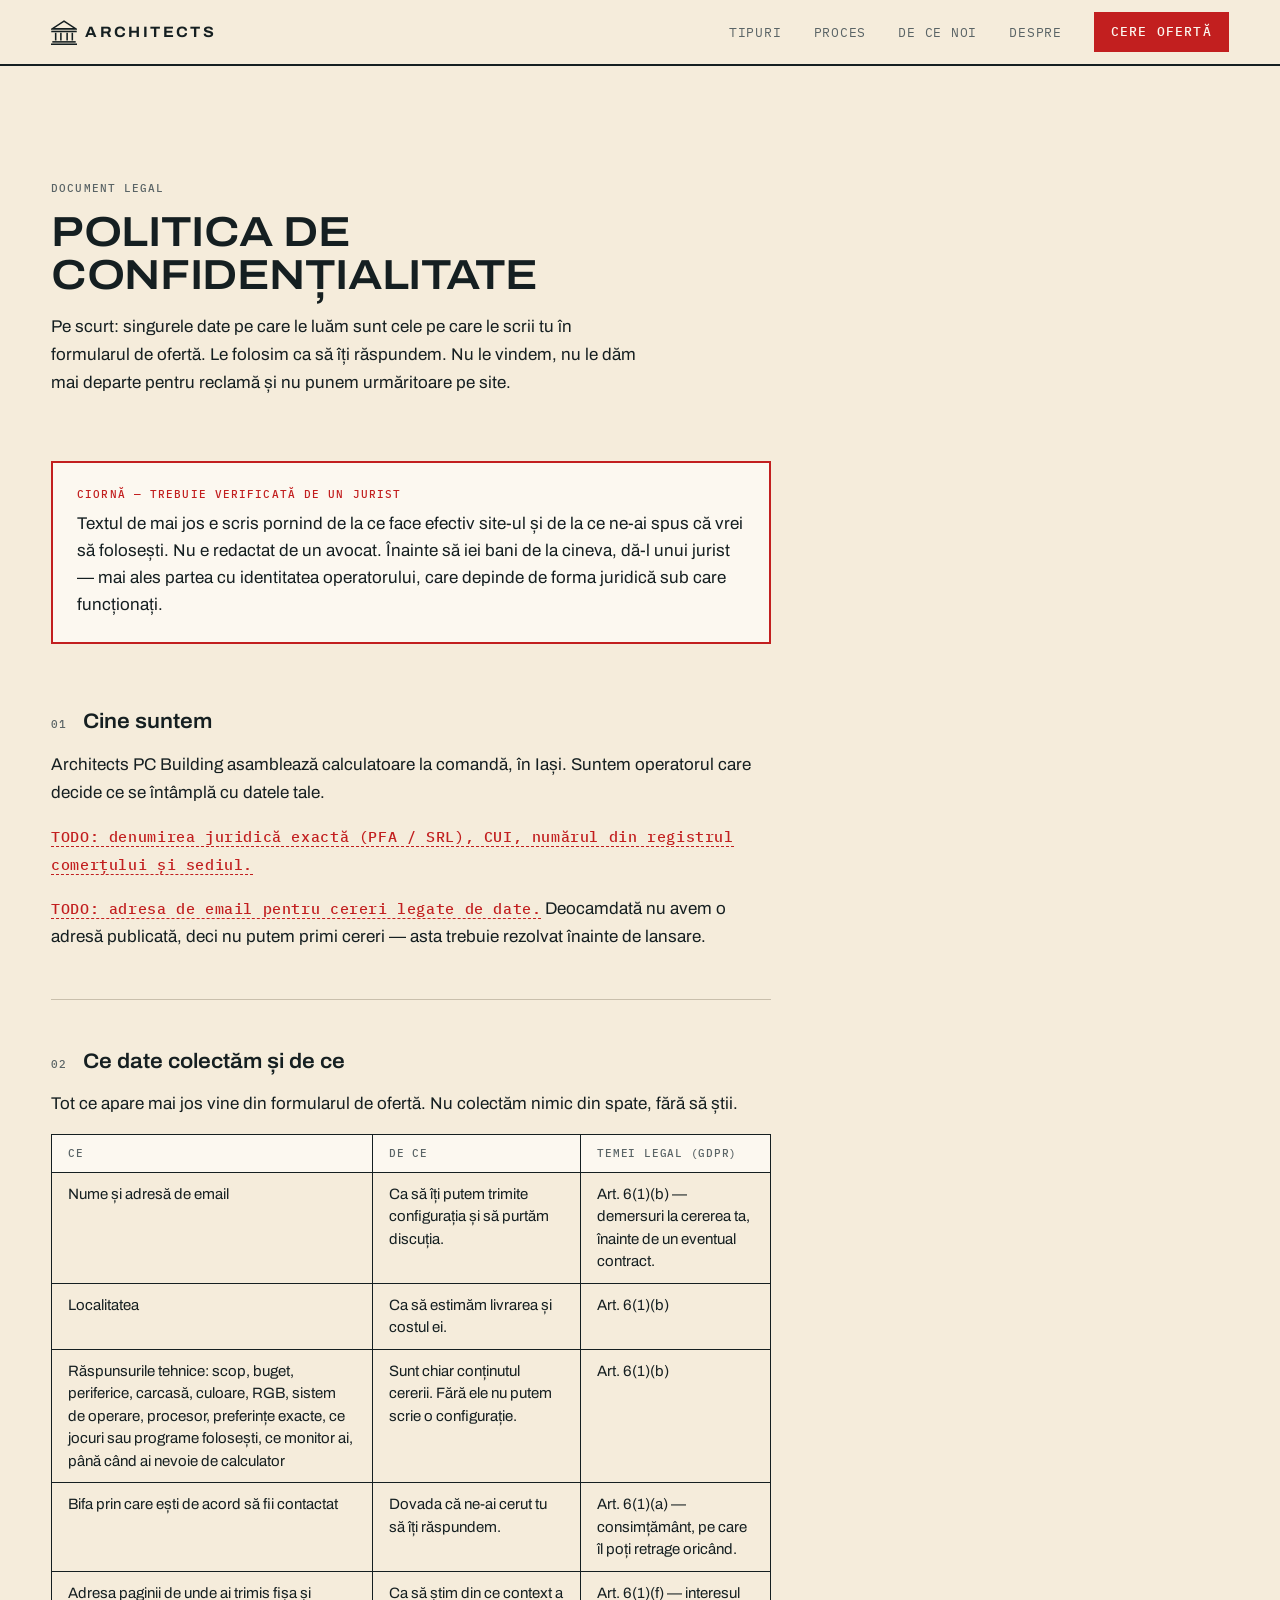
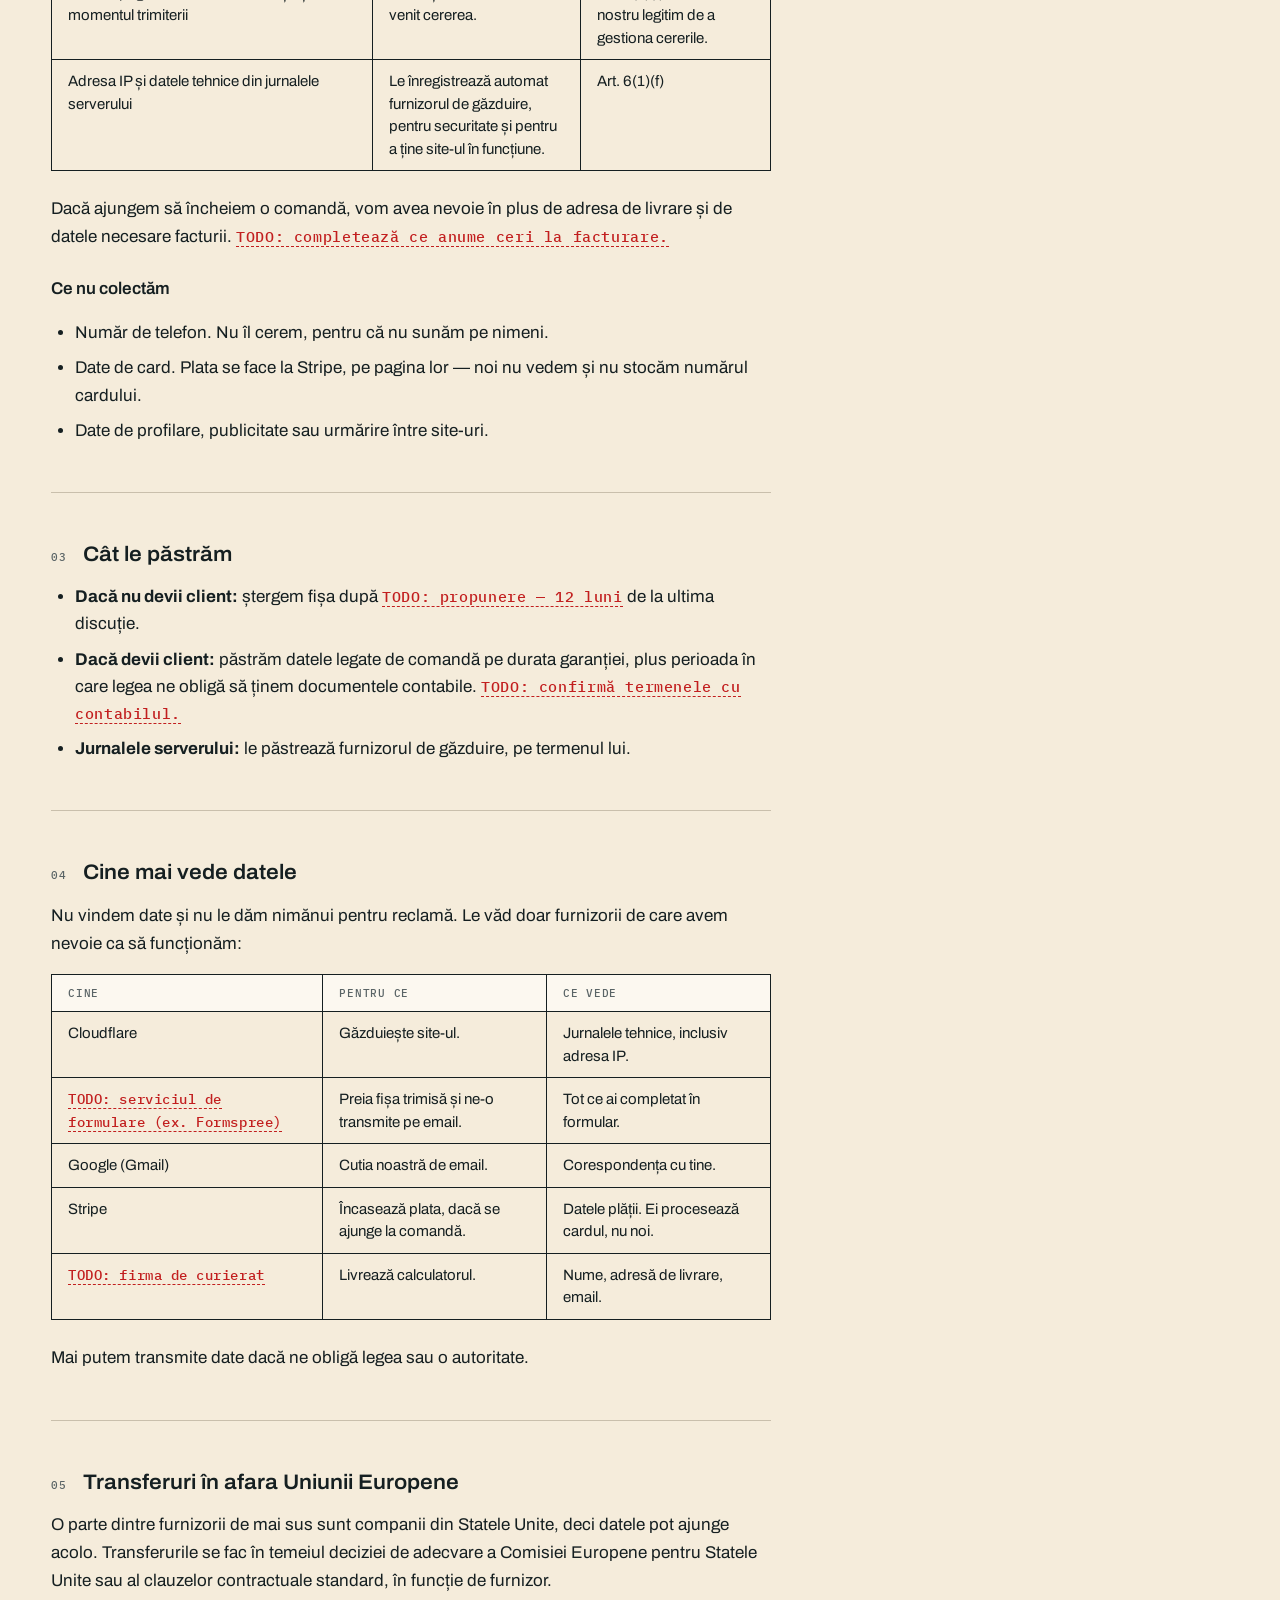
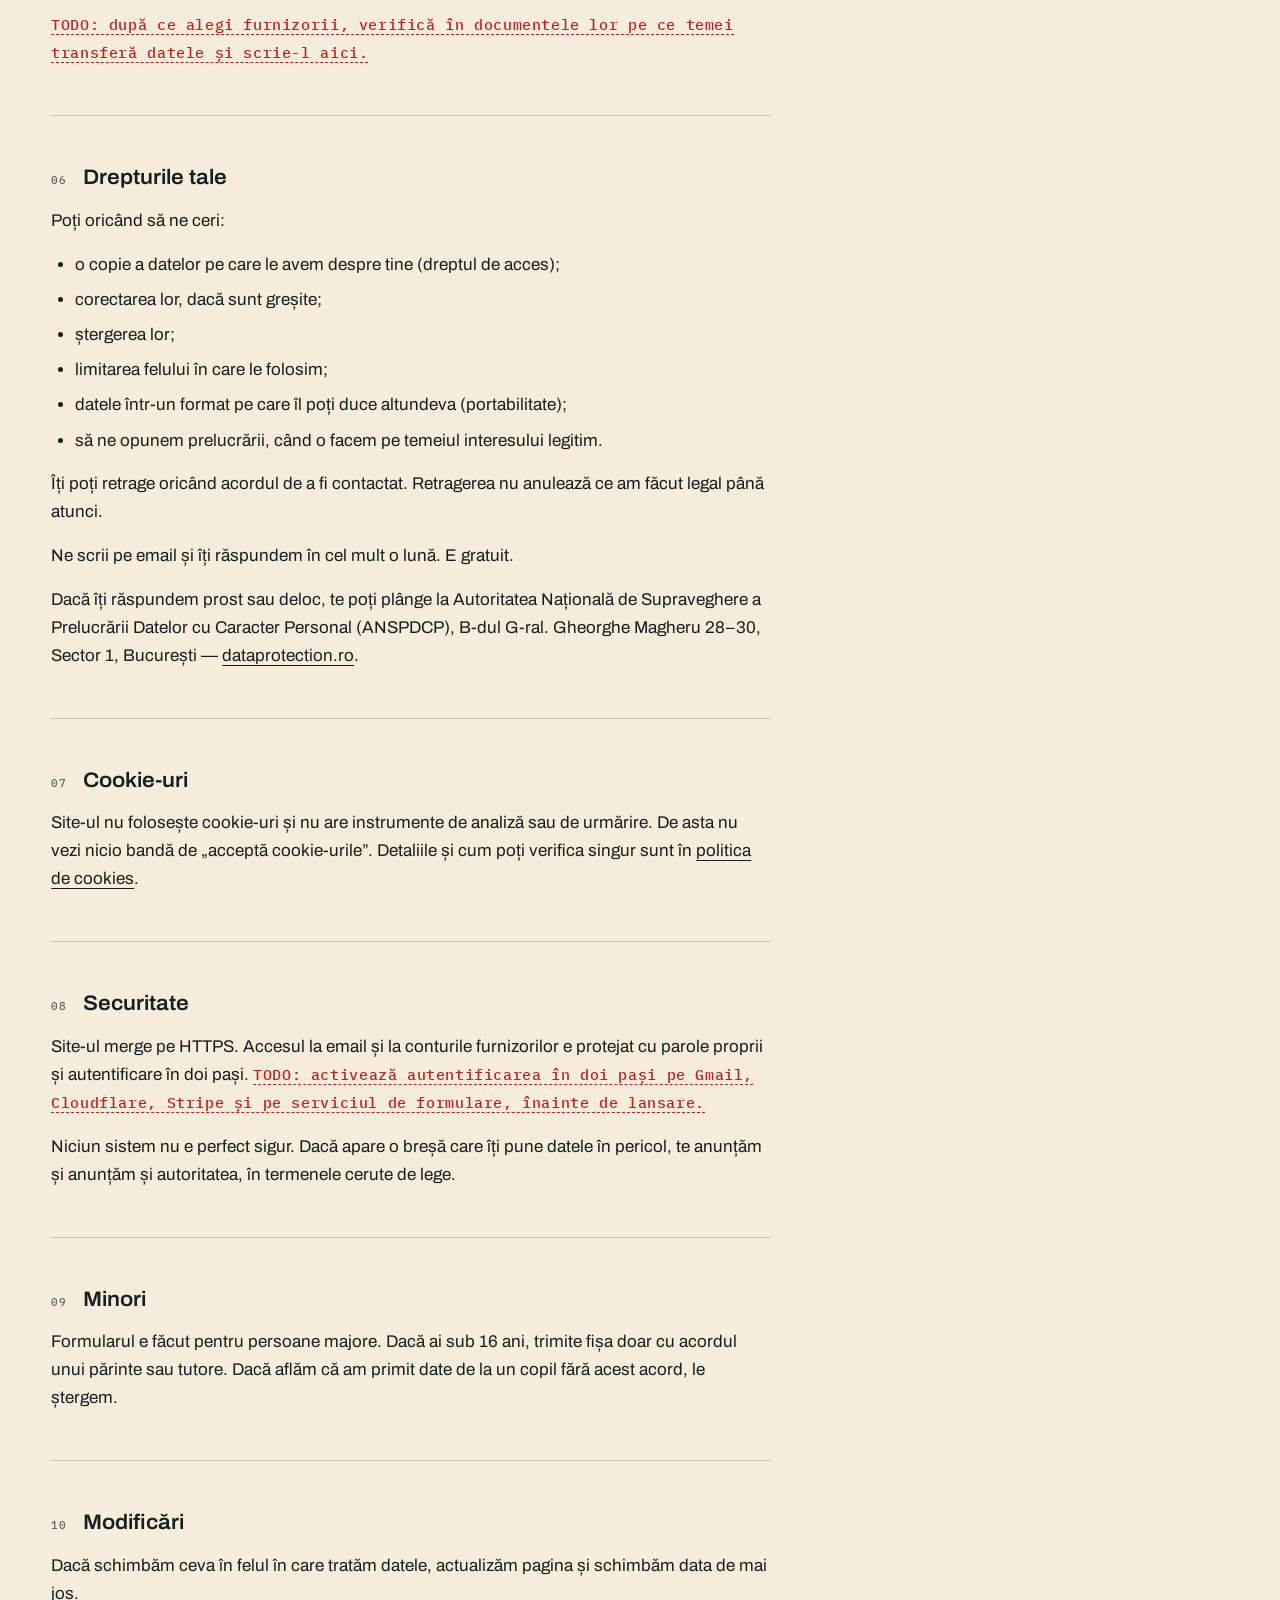
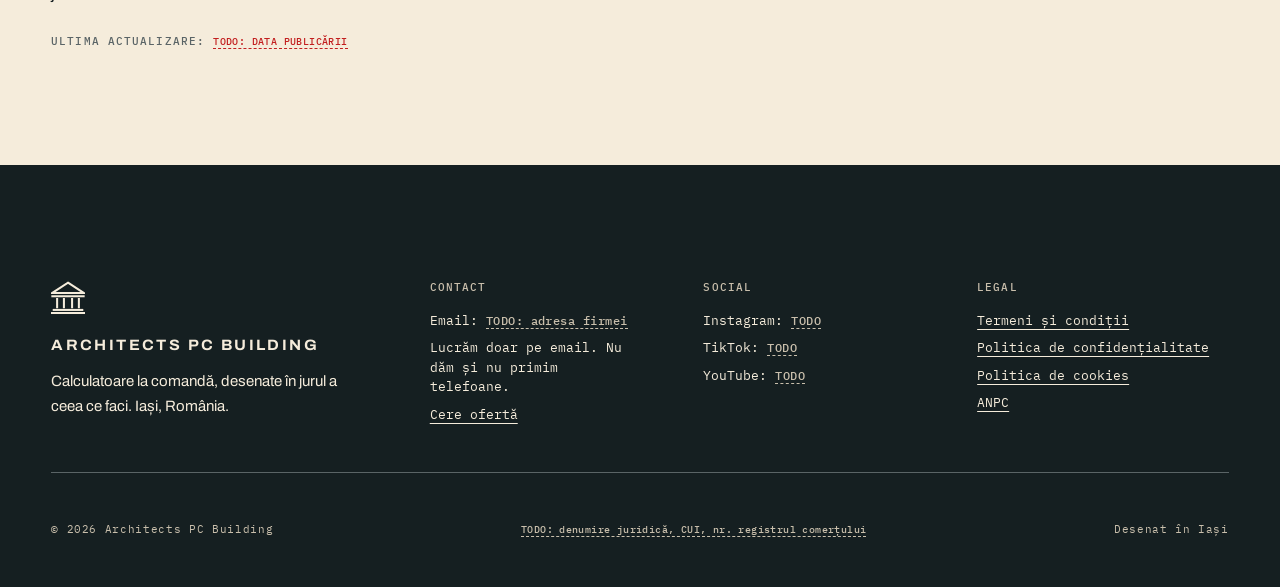
==== confidentialitate.html @ f5a17d2d "Site Architects PC Building: 5 pagini, static, fara dependinte Site static in HTML/CSS/JS simplu, fa" ====
<!DOCTYPE html>
<html lang="ro">
<head>
<meta charset="utf-8">
<meta name="viewport" content="width=device-width, initial-scale=1">

<title>Politica de confidențialitate | Architects PC Building</title>
<meta name="description" content="Ce date colectăm prin formularul de ofertă, de ce le colectăm, cât le păstrăm, cui le transmitem și ce drepturi ai asupra lor.">
<!-- ============================================================
     ATENTIE: SCOATE ACESTE DOUA RANDURI LA LANSARE.
     Cat timp site-ul e o ciorna pe o adresa de test, ii spune lui
     Google sa nu il indexeze - documentele legale sunt inca ciorne.
     Daca raman dupa lansare, site-ul nu apare NICIODATA in cautari.
     ============================================================ -->
<meta name="robots" content="noindex, nofollow">

<link rel="canonical" href="https://architectspc.ro/confidentialitate.html">

<meta property="og:type" content="website">
<meta property="og:locale" content="ro_RO">
<meta property="og:site_name" content="Architects PC Building">
<meta property="og:title" content="Politica de confidențialitate | Architects PC Building">
<meta property="og:description" content="Ce date colectăm, de ce, cât le păstrăm și ce drepturi ai asupra lor.">
<meta property="og:url" content="https://architectspc.ro/confidentialitate.html">
<meta property="og:image" content="https://architectspc.ro/assets/logo/og-image.png">
<meta name="twitter:card" content="summary_large_image">

<meta name="theme-color" content="#F5ECDB">

<link rel="icon" href="favicon.svg" type="image/svg+xml">
<link rel="apple-touch-icon" href="assets/logo/apple-touch-icon.png">

<link rel="preload" href="assets/fonts/archivo-var-latin.woff2" as="font" type="font/woff2" crossorigin>
<link rel="stylesheet" href="css/fonts.css">
<link rel="stylesheet" href="css/style.css">

<script>document.documentElement.classList.add('js');</script>
</head>

<body>
<a class="skip-link" href="#main">Sari la conținut</a>

<header class="header">
  <div class="header__inner">
    <a class="brand" href="index.html" aria-label="Architects PC Building — acasă">
      <svg class="brand__mark" viewBox="0 0 100 100" aria-hidden="true" focusable="false">
        <g fill="none" stroke="currentColor" stroke-width="6" stroke-linejoin="miter" stroke-linecap="square">
          <path d="M50 8 L96 38 L4 38 Z"/>
          <path d="M4 48 H96"/>
          <path d="M18 56 V80 M38 56 V80 M62 56 V80 M82 56 V80"/>
          <path d="M8 88 H92"/>
          <path d="M0 97 H100"/>
        </g>
      </svg>
      <span class="brand__name">Architects</span>
    </a>

    <button class="nav__toggle" type="button" id="navToggle" aria-expanded="false" aria-controls="nav">
      Meniu
    </button>

    <nav class="nav" id="nav" aria-label="Navigare principală">
      <ul class="nav__list">
        <li><a class="nav__link" href="index.html#tipuri">Tipuri</a></li>
        <li><a class="nav__link" href="index.html#proces">Proces</a></li>
        <li><a class="nav__link" href="index.html#de-ce-noi">De ce noi</a></li>
        <li><a class="nav__link" href="index.html#despre">Despre</a></li>
      </ul>
      <a class="btn btn--primary btn--small nav__cta" href="oferta.html">Cere ofertă</a>
    </nav>
  </div>
</header>

<main id="main">
  <div class="shell">

    <div class="section__head" style="padding-top:var(--section-y);margin-bottom:0">
      <p class="label">Document legal</p>
      <h1 class="h-section">Politica de confidențialitate</h1>
      <p class="prose">
        Pe scurt: singurele date pe care le luăm sunt cele pe care le scrii tu în
        formularul de ofertă. Le folosim ca să îți răspundem. Nu le vindem, nu le
        dăm mai departe pentru reclamă și nu punem urmăritoare pe site.
      </p>
    </div>

    <article class="legal">

      <div class="legal__notice">
        <p class="label" style="color:var(--redline)">Ciornă — trebuie verificată de un jurist</p>
        <p>
          Textul de mai jos e scris pornind de la ce face efectiv site-ul și de la
          ce ne-ai spus că vrei să folosești. Nu e redactat de un avocat. Înainte
          să iei bani de la cineva, dă-l unui jurist — mai ales partea cu
          identitatea operatorului, care depinde de forma juridică sub care
          funcționați.
        </p>
      </div>

      <section class="legal__art">
        <h2 class="legal__h"><span class="legal__no">01</span> <span>Cine suntem</span></h2>
        <p>
          Architects PC Building asamblează calculatoare la comandă, în Iași.
          Suntem operatorul care decide ce se întâmplă cu datele tale.
        </p>
        <p>
          <span class="todo">TODO: denumirea juridică exactă (PFA / SRL), CUI,
          numărul din registrul comerțului și sediul.</span>
        </p>
        <p>
          <span class="todo">TODO: adresa de email pentru cereri legate de date.</span>
          Deocamdată nu avem o adresă publicată, deci nu putem primi cereri —
          asta trebuie rezolvat înainte de lansare.
        </p>
      </section>

      <section class="legal__art">
        <h2 class="legal__h"><span class="legal__no">02</span> <span>Ce date colectăm și de ce</span></h2>
        <p>
          Tot ce apare mai jos vine din formularul de ofertă. Nu colectăm nimic
          din spate, fără să știi.
        </p>

        <div class="table-wrap">
          <table class="legal__table">
            <thead>
              <tr><th>Ce</th><th>De ce</th><th>Temei legal (GDPR)</th></tr>
            </thead>
            <tbody>
              <tr>
                <td>Nume și adresă de email</td>
                <td>Ca să îți putem trimite configurația și să purtăm discuția.</td>
                <td>Art. 6(1)(b) — demersuri la cererea ta, înainte de un eventual contract.</td>
              </tr>
              <tr>
                <td>Localitatea</td>
                <td>Ca să estimăm livrarea și costul ei.</td>
                <td>Art. 6(1)(b)</td>
              </tr>
              <tr>
                <td>Răspunsurile tehnice: scop, buget, periferice, carcasă, culoare, RGB, sistem de operare, procesor, preferințe exacte, ce jocuri sau programe folosești, ce monitor ai, până când ai nevoie de calculator</td>
                <td>Sunt chiar conținutul cererii. Fără ele nu putem scrie o configurație.</td>
                <td>Art. 6(1)(b)</td>
              </tr>
              <tr>
                <td>Bifa prin care ești de acord să fii contactat</td>
                <td>Dovada că ne-ai cerut tu să îți răspundem.</td>
                <td>Art. 6(1)(a) — consimțământ, pe care îl poți retrage oricând.</td>
              </tr>
              <tr>
                <td>Adresa paginii de unde ai trimis fișa și momentul trimiterii</td>
                <td>Ca să știm din ce context a venit cererea.</td>
                <td>Art. 6(1)(f) — interesul nostru legitim de a gestiona cererile.</td>
              </tr>
              <tr>
                <td>Adresa IP și datele tehnice din jurnalele serverului</td>
                <td>Le înregistrează automat furnizorul de găzduire, pentru securitate și pentru a ține site-ul în funcțiune.</td>
                <td>Art. 6(1)(f)</td>
              </tr>
            </tbody>
          </table>
        </div>

        <p>
          Dacă ajungem să încheiem o comandă, vom avea nevoie în plus de adresa de
          livrare și de datele necesare facturii.
          <span class="todo">TODO: completează ce anume ceri la facturare.</span>
        </p>

        <p class="legal__sub">Ce nu colectăm</p>
        <ul>
          <li>Număr de telefon. Nu îl cerem, pentru că nu sunăm pe nimeni.</li>
          <li>Date de card. Plata se face la Stripe, pe pagina lor — noi nu vedem și nu stocăm numărul cardului.</li>
          <li>Date de profilare, publicitate sau urmărire între site-uri.</li>
        </ul>
      </section>

      <section class="legal__art">
        <h2 class="legal__h"><span class="legal__no">03</span> <span>Cât le păstrăm</span></h2>
        <ul>
          <li>
            <strong>Dacă nu devii client:</strong> ștergem fișa după
            <span class="todo">TODO: propunere — 12 luni</span> de la ultima
            discuție.
          </li>
          <li>
            <strong>Dacă devii client:</strong> păstrăm datele legate de comandă pe
            durata garanției, plus perioada în care legea ne obligă să ținem
            documentele contabile.
            <span class="todo">TODO: confirmă termenele cu contabilul.</span>
          </li>
          <li>
            <strong>Jurnalele serverului:</strong> le păstrează furnizorul de
            găzduire, pe termenul lui.
          </li>
        </ul>
      </section>

      <section class="legal__art">
        <h2 class="legal__h"><span class="legal__no">04</span> <span>Cine mai vede datele</span></h2>
        <p>
          Nu vindem date și nu le dăm nimănui pentru reclamă. Le văd doar
          furnizorii de care avem nevoie ca să funcționăm:
        </p>

        <div class="table-wrap">
          <table class="legal__table">
            <thead>
              <tr><th>Cine</th><th>Pentru ce</th><th>Ce vede</th></tr>
            </thead>
            <tbody>
              <tr>
                <td>Cloudflare</td>
                <td>Găzduiește site-ul.</td>
                <td>Jurnalele tehnice, inclusiv adresa IP.</td>
              </tr>
              <tr>
                <td><span class="todo">TODO: serviciul de formulare (ex. Formspree)</span></td>
                <td>Preia fișa trimisă și ne-o transmite pe email.</td>
                <td>Tot ce ai completat în formular.</td>
              </tr>
              <tr>
                <td>Google (Gmail)</td>
                <td>Cutia noastră de email.</td>
                <td>Corespondența cu tine.</td>
              </tr>
              <tr>
                <td>Stripe</td>
                <td>Încasează plata, dacă se ajunge la comandă.</td>
                <td>Datele plății. Ei procesează cardul, nu noi.</td>
              </tr>
              <tr>
                <td><span class="todo">TODO: firma de curierat</span></td>
                <td>Livrează calculatorul.</td>
                <td>Nume, adresă de livrare, email.</td>
              </tr>
            </tbody>
          </table>
        </div>

        <p>
          Mai putem transmite date dacă ne obligă legea sau o autoritate.
        </p>
      </section>

      <section class="legal__art">
        <h2 class="legal__h"><span class="legal__no">05</span> <span>Transferuri în afara Uniunii Europene</span></h2>
        <p>
          O parte dintre furnizorii de mai sus sunt companii din Statele Unite, deci
          datele pot ajunge acolo. Transferurile se fac în temeiul deciziei de
          adecvare a Comisiei Europene pentru Statele Unite sau al clauzelor
          contractuale standard, în funcție de furnizor.
        </p>
        <p>
          <span class="todo">TODO: după ce alegi furnizorii, verifică în
          documentele lor pe ce temei transferă datele și scrie-l aici.</span>
        </p>
      </section>

      <section class="legal__art">
        <h2 class="legal__h"><span class="legal__no">06</span> <span>Drepturile tale</span></h2>
        <p>Poți oricând să ne ceri:</p>
        <ul>
          <li>o copie a datelor pe care le avem despre tine (dreptul de acces);</li>
          <li>corectarea lor, dacă sunt greșite;</li>
          <li>ștergerea lor;</li>
          <li>limitarea felului în care le folosim;</li>
          <li>datele într-un format pe care îl poți duce altundeva (portabilitate);</li>
          <li>să ne opunem prelucrării, când o facem pe temeiul interesului legitim.</li>
        </ul>
        <p>
          Îți poți retrage oricând acordul de a fi contactat. Retragerea nu anulează
          ce am făcut legal până atunci.
        </p>
        <p>
          Ne scrii pe email și îți răspundem în cel mult o lună. E gratuit.
        </p>
        <p>
          Dacă îți răspundem prost sau deloc, te poți plânge la Autoritatea
          Națională de Supraveghere a Prelucrării Datelor cu Caracter Personal
          (ANSPDCP), B-dul G-ral. Gheorghe Magheru 28–30, Sector 1, București —
          <a class="link" href="https://www.dataprotection.ro/" target="_blank" rel="noopener">dataprotection.ro</a>.
        </p>
      </section>

      <section class="legal__art">
        <h2 class="legal__h"><span class="legal__no">07</span> <span>Cookie-uri</span></h2>
        <p>
          Site-ul nu folosește cookie-uri și nu are instrumente de analiză sau de
          urmărire. De asta nu vezi nicio bandă de „acceptă cookie-urile”.
          Detaliile și cum poți verifica singur sunt în
          <a class="link" href="cookies.html">politica de cookies</a>.
        </p>
      </section>

      <section class="legal__art">
        <h2 class="legal__h"><span class="legal__no">08</span> <span>Securitate</span></h2>
        <p>
          Site-ul merge pe HTTPS. Accesul la email și la conturile furnizorilor e
          protejat cu parole proprii și autentificare în doi pași.
          <span class="todo">TODO: activează autentificarea în doi pași pe Gmail,
          Cloudflare, Stripe și pe serviciul de formulare, înainte de lansare.</span>
        </p>
        <p>
          Niciun sistem nu e perfect sigur. Dacă apare o breșă care îți pune datele
          în pericol, te anunțăm și anunțăm și autoritatea, în termenele cerute de
          lege.
        </p>
      </section>

      <section class="legal__art">
        <h2 class="legal__h"><span class="legal__no">09</span> <span>Minori</span></h2>
        <p>
          Formularul e făcut pentru persoane majore. Dacă ai sub 16 ani, trimite
          fișa doar cu acordul unui părinte sau tutore. Dacă aflăm că am primit
          date de la un copil fără acest acord, le ștergem.
        </p>
      </section>

      <section class="legal__art">
        <h2 class="legal__h"><span class="legal__no">10</span> <span>Modificări</span></h2>
        <p>
          Dacă schimbăm ceva în felul în care tratăm datele, actualizăm pagina și
          schimbăm data de mai jos.
        </p>
        <p class="label" style="margin-top:var(--s-4)">
          Ultima actualizare: <span class="todo">TODO: data publicării</span>
        </p>
      </section>

    </article>
  </div>
</main>

<footer class="footer">
  <div class="footer__inner">
    <div class="footer__grid">
      <div class="footer__col">
        <svg class="footer__mark" viewBox="0 0 100 100" aria-hidden="true" focusable="false">
          <g fill="none" stroke="currentColor" stroke-width="6" stroke-linejoin="miter" stroke-linecap="square">
            <path d="M50 8 L96 38 L4 38 Z"/>
            <path d="M4 48 H96"/>
            <path d="M18 56 V80 M38 56 V80 M62 56 V80 M82 56 V80"/>
            <path d="M8 88 H92"/>
            <path d="M0 97 H100"/>
          </g>
        </svg>
        <p class="brand__name">Architects PC Building</p>
        <p class="prose" style="font-size:var(--fs-15)">
          Calculatoare la comandă, desenate în jurul a ceea ce faci. Iași, România.
        </p>
      </div>

      <div class="footer__col">
        <p class="label">Contact</p>
        <ul class="footer__list">
          <li>Email: <span class="todo">TODO: adresa firmei</span></li>
          <li>Lucrăm doar pe email. Nu dăm și nu primim telefoane.</li>
          <li><a class="footer__link" href="oferta.html">Cere ofertă</a></li>
        </ul>
      </div>

      <div class="footer__col">
        <p class="label">Social</p>
        <ul class="footer__list">
          <li>Instagram: <span class="todo">TODO</span></li>
          <li>TikTok: <span class="todo">TODO</span></li>
          <li>YouTube: <span class="todo">TODO</span></li>
        </ul>
      </div>

      <div class="footer__col">
        <p class="label">Legal</p>
        <ul class="footer__list">
          <li><a class="footer__link" href="termeni.html">Termeni și condiții</a></li>
          <li><a class="footer__link" href="confidentialitate.html">Politica de confidențialitate</a></li>
          <li><a class="footer__link" href="cookies.html">Politica de cookies</a></li>
          <li><a class="footer__link" href="https://anpc.ro/" target="_blank" rel="noopener">ANPC</a></li>
        </ul>
      </div>
    </div>

    <div class="footer__base">
      <span>&copy; 2026 Architects PC Building</span>
      <span><span class="todo">TODO: denumire juridică, CUI, nr. registrul comerțului</span></span>
      <span>Desenat în Iași</span>
    </div>
  </div>
</footer>

<script src="js/main.js"></script>
</body>
</html>
---- css/fonts.css ----
/* ============================================================================
   ARCHITECTS PC BUILDING — fonturi găzduite local
   ----------------------------------------------------------------------------
   Nu se face NICIUN request extern. Toate fișierele sunt în assets/fonts/.

   1. Archivo (variabil: wght 400–700, wdth 62–125%)
      Licență: SIL Open Font License 1.1 — Omnibus-Type
      Un singur fișier per subset acoperă și titlurile (lățime 112–118%),
      și textul curent (lățime 100%). Axa de lățime ESTE distincția
      display / body, la fel cum un standard de desen tehnic folosește
      un singur alfabet gradat.

   2. IBM Plex Mono (400 / 500 / 600)
      Licență: SIL Open Font License 1.1 — IBM
      Folosit pentru date, etichete, cote și blocurile de titlu.

   Subseturi: latin + latin-ext. latin-ext conține diacriticele
   românești ș (U+0219) și ț (U+021B); ă, â, î sunt în ambele.
   ========================================================================== */

/* --- Archivo (variabil) --------------------------------------------------- */
@font-face {
  font-family: 'Archivo';
  font-style: normal;
  font-weight: 400 700;
  font-stretch: 62% 125%;
  font-display: swap;
  src: url('../assets/fonts/archivo-var-latin.woff2') format('woff2');
  unicode-range: U+0000-00FF, U+0131, U+0152-0153, U+02BB-02BC, U+02C6, U+02DA,
    U+02DC, U+0304, U+0308, U+0329, U+2000-206F, U+20AC, U+2122, U+2191, U+2193,
    U+2212, U+2215, U+FEFF, U+FFFD;
}
@font-face {
  font-family: 'Archivo';
  font-style: normal;
  font-weight: 400 700;
  font-stretch: 62% 125%;
  font-display: swap;
  src: url('../assets/fonts/archivo-var-latin-ext.woff2') format('woff2');
  unicode-range: U+0100-02BA, U+02BD-02C5, U+02C7-02CC, U+02CE-02D7, U+02DD-02FF,
    U+0304, U+0308, U+0329, U+1D00-1DBF, U+1E00-1E9F, U+1EF2-1EFF, U+2020,
    U+20A0-20AB, U+20AD-20C0, U+2113, U+2C60-2C7F, U+A720-A7FF;
}

/* --- IBM Plex Mono -------------------------------------------------------- */
@font-face {
  font-family: 'IBM Plex Mono';
  font-style: normal;
  font-weight: 400;
  font-display: swap;
  src: url('../assets/fonts/plexmono-400-latin.woff2') format('woff2');
  unicode-range: U+0000-00FF, U+0131, U+0152-0153, U+02BB-02BC, U+02C6, U+02DA,
    U+02DC, U+0304, U+0308, U+0329, U+2000-206F, U+20AC, U+2122, U+2191, U+2193,
    U+2212, U+2215, U+FEFF, U+FFFD;
}
@font-face {
  font-family: 'IBM Plex Mono';
  font-style: normal;
  font-weight: 400;
  font-display: swap;
  src: url('../assets/fonts/plexmono-400-latin-ext.woff2') format('woff2');
  unicode-range: U+0100-02BA, U+02BD-02C5, U+02C7-02CC, U+02CE-02D7, U+02DD-02FF,
    U+0304, U+0308, U+0329, U+1D00-1DBF, U+1E00-1E9F, U+1EF2-1EFF, U+2020,
    U+20A0-20AB, U+20AD-20C0, U+2113, U+2C60-2C7F, U+A720-A7FF;
}
@font-face {
  font-family: 'IBM Plex Mono';
  font-style: normal;
  font-weight: 500;
  font-display: swap;
  src: url('../assets/fonts/plexmono-500-latin.woff2') format('woff2');
  unicode-range: U+0000-00FF, U+0131, U+0152-0153, U+02BB-02BC, U+02C6, U+02DA,
    U+02DC, U+0304, U+0308, U+0329, U+2000-206F, U+20AC, U+2122, U+2191, U+2193,
    U+2212, U+2215, U+FEFF, U+FFFD;
}
@font-face {
  font-family: 'IBM Plex Mono';
  font-style: normal;
  font-weight: 500;
  font-display: swap;
  src: url('../assets/fonts/plexmono-500-latin-ext.woff2') format('woff2');
  unicode-range: U+0100-02BA, U+02BD-02C5, U+02C7-02CC, U+02CE-02D7, U+02DD-02FF,
    U+0304, U+0308, U+0329, U+1D00-1DBF, U+1E00-1E9F, U+1EF2-1EFF, U+2020,
    U+20A0-20AB, U+20AD-20C0, U+2113, U+2C60-2C7F, U+A720-A7FF;
}
@font-face {
  font-family: 'IBM Plex Mono';
  font-style: normal;
  font-weight: 600;
  font-display: swap;
  src: url('../assets/fonts/plexmono-600-latin.woff2') format('woff2');
  unicode-range: U+0000-00FF, U+0131, U+0152-0153, U+02BB-02BC, U+02C6, U+02DA,
    U+02DC, U+0304, U+0308, U+0329, U+2000-206F, U+20AC, U+2122, U+2191, U+2193,
    U+2212, U+2215, U+FEFF, U+FFFD;
}
@font-face {
  font-family: 'IBM Plex Mono';
  font-style: normal;
  font-weight: 600;
  font-display: swap;
  src: url('../assets/fonts/plexmono-600-latin-ext.woff2') format('woff2');
  unicode-range: U+0100-02BA, U+02BD-02C5, U+02C7-02CC, U+02CE-02D7, U+02DD-02FF,
    U+0304, U+0308, U+0329, U+1D00-1DBF, U+1E00-1E9F, U+1EF2-1EFF, U+2020,
    U+20A0-20AB, U+20AD-20C0, U+2113, U+2C60-2C7F, U+A720-A7FF;
}
---- css/style.css ----
/* ============================================================================
   ARCHITECTS PC BUILDING — foaia de stil principală
   ----------------------------------------------------------------------------
   TOATE deciziile de culoare, tipografie, spațiere și grosime de linie sunt
   în blocul :root de mai jos. În restul fișierului nu există valori
   hard-codate. Ca să schimbi identitatea vizuală, schimbi tokenurile.
   Vezi README.md § „Unde se schimbă design-ul".

   Cuprins
   01  Tokenuri de design
   02  Reset și bază
   03  Tipografie
   04  Structură (schelet, travee, secțiuni)
   05  Butoane și linkuri
   06  Antet și navigație
   07  Erou
   08  Bloc de titlu  ← elementul-semnătură, refolosit în 3 locuri
   09  Foi de tip (Gamer / Creator / Profesionist)
   10  Desen tehnic (clase SVG)
   11  Proces
   12  Note generale
   13  Despre
   14  Chemare la acțiune
   15  Subsol
   16  Formular (oferta.html)
   17  Mișcare și dezvăluiri
   ========================================================================== */

/* ==========================================================================
   01  TOKENURI DE DESIGN
   ========================================================================== */

:root {
  /* --- Culori ------------------------------------------------------------
     ink și cream sunt luate direct din siglă și sunt fixe.
     Restul sunt derivate din ele — nu se introduce nicio nuanță străină.   */

  --ink: #151f21;          /* linie de contur, text principal, fundal subsol */
  --cream: #f5ecdb;        /* fundalul paginii — planșeta de desen          */
  --sheet: #fcf8f0;        /* hârtia: carduri, foi, câmpuri de formular     */
  --graphite: #5a6466;     /* text secundar, linii medii — 5.19:1 pe cream  */
  --construction: #c9bfac; /* linii de construcție. NICIODATĂ text.         */
  --redline: #c21f1f;      /* accentul unic: creionul roșu de corectură     */

  /* Culoarea inelului de focus. Se rescrie pe fundal închis (vezi subsol). */
  --focus: var(--redline);

  /* --- Tipografie -------------------------------------------------------- */
  --font-body: 'Archivo', system-ui, -apple-system, 'Segoe UI', sans-serif;
  --font-mono: 'IBM Plex Mono', ui-monospace, 'Cascadia Mono', 'Segoe UI Mono',
    'Liberation Mono', monospace;

  /* Scară modulară, rație 1.25, bază 17px */
  --fs-11: 0.6875rem;
  --fs-13: 0.8125rem;
  --fs-15: 0.9375rem;
  --fs-17: 1.0625rem;
  --fs-21: 1.3125rem;
  --fs-27: 1.6875rem;
  --fs-33: 2.0625rem;
  --fs-42: 2.625rem;
  --fs-53: 3.3125rem;
  --fs-66: 4.125rem;

  /* Lățimile axei wdth din Archivo: titlurile sunt late, textul e normal. */
  --wdth-display: 114%;
  --wdth-sub: 106%;

  /* --- Spațiere: unitate de 4px, modul de 8px ---------------------------- */
  --s-1: 4px;
  --s-2: 8px;
  --s-3: 16px;
  --s-4: 24px;
  --s-5: 32px;
  --s-6: 48px;
  --s-7: 64px;
  --s-8: 96px;
  --s-9: 128px;
  --s-10: 160px;

  /* --- Grosimi de linie --------------------------------------------------
     Ierarhia unui desen tehnic. Nu se folosesc alte grosimi nicăieri.      */
  --w-object: 2px;  /* contur de obiect: chenar de foaie, limită de secțiune */
  --w-visible: 1px; /* muchie vizibilă: linii de tabel, celule              */

  /* --- Structură --------------------------------------------------------- */
  --content: 1280px;
  --gutter: clamp(20px, 4vw, 64px);
  --section-y: clamp(64px, 9vw, 128px);
  --header-h: 64px;

  /* --- Mișcare ----------------------------------------------------------- */
  --ease: cubic-bezier(0.22, 0.61, 0.36, 1);
  --dur: 160ms;
}

/* ==========================================================================
   02  RESET ȘI BAZĂ
   ========================================================================== */

*,
*::before,
*::after {
  box-sizing: border-box;
}

html {
  -webkit-text-size-adjust: 100%;
  scroll-behavior: smooth;
}

body {
  margin: 0;
  background: var(--cream);
  color: var(--ink);
  font-family: var(--font-body);
  font-size: var(--fs-17);
  font-weight: 400;
  line-height: 1.6;
  -webkit-font-smoothing: antialiased;
  text-rendering: optimizeLegibility;
}

img,
svg {
  display: block;
  max-width: 100%;
}

img {
  height: auto;
}

button,
input,
select,
textarea {
  font: inherit;
  color: inherit;
}

:focus-visible {
  outline: var(--w-object) solid var(--focus);
  outline-offset: 3px;
}

/* Ancorele nu trebuie să ajungă sub antetul lipit. */
[id] {
  scroll-margin-top: calc(var(--header-h) + var(--s-5));
}

.visually-hidden {
  position: absolute;
  width: 1px;
  height: 1px;
  margin: -1px;
  padding: 0;
  overflow: hidden;
  clip: rect(0 0 0 0);
  white-space: nowrap;
  border: 0;
}

.skip-link {
  position: absolute;
  left: var(--s-3);
  top: var(--s-3);
  z-index: 100;
  padding: var(--s-2) var(--s-3);
  background: var(--ink);
  color: var(--cream);
  font-family: var(--font-mono);
  font-size: var(--fs-13);
  text-decoration: none;
  transform: translateY(-200%);
}

.skip-link:focus {
  transform: none;
}

/* ==========================================================================
   03  TIPOGRAFIE
   ========================================================================== */

h1,
h2,
h3,
h4,
p,
ul,
ol,
figure,
blockquote {
  margin: 0;
}

/* Titlu de afiș: Archivo lat, versale, interlinie strânsă.
   hyphens + overflow-wrap sunt plasa de siguranță pentru cuvinte foarte lungi
   („CONFIDENȚIALITATE” are 17 litere și nu încape într-o coloană de 280px la
   320px lățime de ecran). Fără ele, cuvântul lățește grila care îl conține și
   împinge toată pagina în derulare orizontală. */
.display {
  font-family: var(--font-body);
  font-weight: 700;
  font-stretch: var(--wdth-display);
  font-size: clamp(var(--fs-33), 5.4vw, var(--fs-66));
  line-height: 0.98;
  letter-spacing: -0.015em;
  text-transform: uppercase;
  text-wrap: balance;
  hyphens: auto;
  overflow-wrap: anywhere;
}

.h-section {
  font-family: var(--font-body);
  font-weight: 600;
  font-stretch: var(--wdth-display);
  font-size: clamp(var(--fs-27), 3.6vw, var(--fs-42));
  line-height: 1.02;
  letter-spacing: -0.01em;
  text-transform: uppercase;
  text-wrap: balance;
  hyphens: auto;
  overflow-wrap: anywhere;
}

.h-item {
  font-family: var(--font-body);
  font-weight: 600;
  font-stretch: var(--wdth-sub);
  font-size: var(--fs-27);
  line-height: 1.15;
  letter-spacing: -0.005em;
}

/* Eticheta monospațiată: unitatea de adnotare a întregului site. */
.label {
  font-family: var(--font-mono);
  font-size: var(--fs-11);
  font-weight: 500;
  line-height: 1.3;
  letter-spacing: 0.1em;
  text-transform: uppercase;
  color: var(--graphite);
}

.lede {
  font-size: clamp(var(--fs-17), 1.6vw, var(--fs-21));
  line-height: 1.5;
  max-width: 46ch;
}

.prose {
  max-width: 62ch;
  line-height: 1.65;
}

.prose + .prose {
  margin-top: var(--s-3);
}

.muted {
  color: var(--graphite);
}

/* Notă scurtă lângă un element. Text curent: eticheta versală monospațiată
   e pentru unu-două cuvinte, nu pentru o frază. */
.note-small {
  max-width: 40ch;
  font-size: var(--fs-13);
  line-height: 1.5;
  color: var(--graphite);
}

/* Marcaj TODO — vizibil intenționat. Caută „todo" în cod ca să le găsești. */
.todo {
  font-family: var(--font-mono);
  font-size: 0.9em;
  font-weight: 500;
  letter-spacing: 0.04em;
  color: var(--redline);
  border-bottom: var(--w-visible) dashed var(--redline);
}

/* ==========================================================================
   04  STRUCTURĂ
   ========================================================================== */

.shell {
  position: relative;
  max-width: var(--content);
  margin-inline: auto;
  padding-inline: var(--gutter);
}

.section {
  padding-block: var(--section-y);
  border-top: var(--w-visible) solid var(--ink);
}

/* Antetul de secțiune: eticheta stă deasupra titlului, aliniate optic la
   aceeași margine stângă. Marja de jos e singura care există. */
.section__head {
  display: grid;
  gap: var(--s-3);
  margin-bottom: var(--s-7);
  max-width: 60ch;
}

/* NOTĂ DE PROIECTARE — traveele desenate au fost eliminate.
   Prima versiune avea trei linii de construcție verticale, la 25 / 50 / 75%,
   ca ecou al celor patru coloane din siglă. La verificare s-a văzut că
   niciun bloc de conținut nu se alinia la ele: liniile treceau prin titlu și
   prin foi, adică pretindeau o grilă care nu exista. Erau decor.
   Motivul coloanelor rămâne, dar exprimat prin margini reale de componente:
   linia care desparte eroul de fișa proiectului, chenarul foilor, rigla din
   blocul de titlu, linia de cotă din proces. */

/* ==========================================================================
   05  BUTOANE ȘI LINKURI
   ========================================================================== */

.btn {
  display: inline-flex;
  align-items: center;
  /* Într-o grilă, un buton nu trebuie să se întindă pe toată celula. */
  justify-self: start;
  gap: var(--s-2);
  padding: 13px var(--s-4);
  border: var(--w-visible) solid transparent;
  font-family: var(--font-mono);
  font-size: var(--fs-13);
  font-weight: 500;
  letter-spacing: 0.09em;
  text-transform: uppercase;
  text-decoration: none;
  cursor: pointer;
  transition: background-color var(--dur) var(--ease),
    color var(--dur) var(--ease), border-color var(--dur) var(--ease);
}

.btn--primary {
  background: var(--redline);
  color: var(--sheet);
  border-color: var(--redline);
}

.btn--primary:hover {
  background: var(--ink);
  border-color: var(--ink);
}

.btn--ghost {
  background: transparent;
  color: var(--ink);
  border-color: var(--ink);
}

.btn--ghost:hover {
  background: var(--ink);
  color: var(--cream);
}

.btn--small {
  padding: 9px var(--s-3);
}

/* Link textual cu subliniere de grosime controlată. */
.link {
  color: var(--ink);
  text-decoration: underline;
  text-decoration-thickness: var(--w-visible);
  text-underline-offset: 4px;
  transition: color var(--dur) var(--ease);
}

.link:hover {
  color: var(--redline);
}

.link--mono {
  font-family: var(--font-mono);
  font-size: var(--fs-13);
  letter-spacing: 0.06em;
  text-transform: uppercase;
}

.actions {
  display: flex;
  flex-wrap: wrap;
  align-items: center;
  gap: var(--s-4);
}

/* ==========================================================================
   06  ANTET ȘI NAVIGAȚIE
   ========================================================================== */

.header {
  position: sticky;
  top: 0;
  z-index: 50;
  background: var(--cream);
  border-bottom: var(--w-object) solid var(--ink);
}

.header__inner {
  display: flex;
  align-items: center;
  justify-content: space-between;
  gap: var(--s-4);
  min-height: var(--header-h);
  max-width: var(--content);
  margin-inline: auto;
  padding-inline: var(--gutter);
}

.brand {
  display: inline-flex;
  align-items: center;
  gap: var(--s-2);
  text-decoration: none;
  color: var(--ink);
}

.brand__mark {
  width: 26px;
  height: 26px;
  flex: none;
}

.brand__name {
  font-family: var(--font-body);
  font-weight: 700;
  font-stretch: var(--wdth-sub);
  font-size: var(--fs-15);
  letter-spacing: 0.16em;
  text-transform: uppercase;
  line-height: 1;
}

.nav {
  display: flex;
  align-items: center;
  gap: var(--s-5);
}

.nav__list {
  display: flex;
  align-items: center;
  gap: var(--s-5);
  list-style: none;
  margin: 0;
  padding: 0;
}

.nav__link {
  font-family: var(--font-mono);
  font-size: var(--fs-13);
  letter-spacing: 0.06em;
  text-transform: uppercase;
  text-decoration: none;
  color: var(--graphite);
  padding-block: var(--s-2);
  border-bottom: var(--w-object) solid transparent;
  transition: color var(--dur) var(--ease),
    border-color var(--dur) var(--ease);
}

.nav__link:hover {
  color: var(--ink);
}

/* Secțiunea curentă — stare, nu animație. */
.nav__link[aria-current='true'] {
  color: var(--ink);
  border-bottom-color: var(--redline);
}

.nav__toggle {
  display: none;
  align-items: center;
  gap: var(--s-2);
  background: transparent;
  border: var(--w-visible) solid var(--ink);
  padding: 8px var(--s-3);
  font-family: var(--font-mono);
  font-size: var(--fs-13);
  letter-spacing: 0.08em;
  text-transform: uppercase;
  cursor: pointer;
}

@media (max-width: 899px) {
  /* Butonul apare doar dacă JS rulează — altfel nu ar face nimic, iar lista
     de navigare rămâne deschisă și utilizabilă. */
  .js .nav__toggle {
    display: inline-flex;
  }

  .nav {
    position: absolute;
    top: 100%;
    left: 0;
    right: 0;
    flex-direction: column;
    align-items: stretch;
    gap: 0;
    background: var(--cream);
    border-bottom: var(--w-object) solid var(--ink);
    padding: var(--s-3) var(--gutter) var(--s-5);
  }

  .nav[hidden] {
    display: none;
  }

  .nav__list {
    flex-direction: column;
    align-items: stretch;
    gap: 0;
  }

  .nav__link {
    display: block;
    padding-block: var(--s-3);
    border-bottom: var(--w-visible) solid var(--construction);
  }

  .nav__link[aria-current='true'] {
    border-bottom-color: var(--redline);
  }

  .nav__cta {
    margin-top: var(--s-4);
    justify-content: center;
  }
}

/* ==========================================================================
   07  EROU
   ========================================================================== */

.hero {
  padding-block: clamp(var(--s-6), 7vw, var(--s-8)) var(--section-y);
}

.hero__grid {
  display: grid;
  gap: var(--s-7);
}

.hero__head {
  display: grid;
  gap: var(--s-5);
  align-content: start;
}

.hero__lede {
  max-width: 44ch;
}

@media (min-width: 1024px) {
  .hero__grid {
    grid-template-columns: repeat(12, 1fr);
    column-gap: var(--s-4);
    align-items: stretch;
  }

  .hero__head {
    grid-column: 1 / 8;
  }

  /* Singura linie verticală din erou, și marchează o margine reală:
     despărțitura dintre text și fișa proiectului. */
  .hero__block {
    grid-column: 8 / 13;
    display: grid;
    align-content: start;
    padding-left: var(--s-6);
    border-left: var(--w-visible) solid var(--construction);
  }
}

/* ==========================================================================
   08  BLOC DE TITLU  ← elementul-semnătură
   --------------------------------------------------------------------------
   Legenda din colțul unei planșe. Apare în trei locuri, identic construit:
   1. în erou, ca fișa proiectului;
   2. în fiecare foaie de tip, ca tabel de specificații;
   3. în oferta.html, unde se completează pe măsură ce răspunzi.
   ========================================================================== */

.tb {
  background: var(--sheet);
  border: var(--w-visible) solid var(--ink);
}

.tb__head {
  display: flex;
  align-items: baseline;
  justify-content: space-between;
  gap: var(--s-3);
  padding: var(--s-3) var(--s-3);
  border-bottom: var(--w-visible) solid var(--ink);
}

.tb__title {
  font-family: var(--font-mono);
  font-size: var(--fs-11);
  font-weight: 600;
  letter-spacing: 0.12em;
  text-transform: uppercase;
  color: var(--ink);
}

.tb__row {
  display: grid;
  grid-template-columns: minmax(0, 13ch) 1fr;
  border-bottom: var(--w-visible) solid var(--ink);
}

.tb__row:last-child {
  border-bottom: 0;
}

.tb__k {
  padding: 10px var(--s-3);
  border-right: var(--w-visible) solid var(--ink);
  font-family: var(--font-mono);
  font-size: var(--fs-11);
  font-weight: 500;
  letter-spacing: 0.07em;
  text-transform: uppercase;
  color: var(--graphite);
  overflow-wrap: anywhere;
}

.tb__v {
  padding: 10px var(--s-3);
  font-family: var(--font-mono);
  font-size: var(--fs-13);
  line-height: 1.45;
  overflow-wrap: anywhere;
}

/* Marca de revizie: triunghiul de revizie de pe planșe. Roșul e folosit
   aici pentru că exact asta înseamnă în desen — ceva s-a schimbat. */
.rev {
  display: inline-flex;
  align-items: center;
  gap: 6px;
  font-family: var(--font-mono);
  font-size: var(--fs-11);
  letter-spacing: 0.08em;
  color: var(--redline);
}

.rev::before {
  content: '';
  width: 0;
  height: 0;
  border-left: 5px solid transparent;
  border-right: 5px solid transparent;
  border-bottom: 9px solid var(--redline);
}

/* ==========================================================================
   09  FOI DE TIP
   ========================================================================== */

.sheets {
  display: grid;
  gap: var(--s-6);
}

.sheet {
  background: var(--sheet);
  border: var(--w-object) solid var(--ink);
}

.sheet__head {
  display: flex;
  flex-wrap: wrap;
  align-items: baseline;
  justify-content: space-between;
  gap: var(--s-3);
  padding: var(--s-4);
  border-bottom: var(--w-object) solid var(--ink);
}

.sheet__id {
  display: flex;
  align-items: baseline;
  gap: var(--s-3);
}

.sheet__code {
  font-family: var(--font-mono);
  font-size: var(--fs-13);
  font-weight: 600;
  letter-spacing: 0.1em;
  padding: 3px 8px;
  border: var(--w-visible) solid var(--ink);
}

.sheet__body {
  display: grid;
}

.sheet__draw {
  display: grid;
  justify-items: center;
  gap: var(--s-4);
  padding: var(--s-5) var(--s-4);
  border-bottom: var(--w-visible) solid var(--ink);
}

/* Legenda desenului. Text curent, nu etichetă versală: sunt trei rânduri de
   citit, iar monospațiatul cu versale la lungimea asta e ilizibil. */
.sheet__caption {
  max-width: 40ch;
  text-align: center;
  font-size: var(--fs-13);
  line-height: 1.5;
  color: var(--graphite);
  text-wrap: pretty;
}

.sheet__info {
  display: grid;
  gap: var(--s-5);
  align-content: start;
  padding: var(--s-5) var(--s-4);
}

.sheet__for {
  display: grid;
  gap: var(--s-2);
}

@media (min-width: 900px) {
  .sheet__body {
    grid-template-columns: minmax(320px, 40%) 1fr;
  }

  .sheet__draw {
    border-bottom: 0;
    border-right: var(--w-visible) solid var(--ink);
    align-content: center;
  }

  .sheet__info {
    padding: var(--s-6);
  }
}

/* ==========================================================================
   10  DESEN TEHNIC (clase SVG)
   --------------------------------------------------------------------------
   vector-effect: non-scaling-stroke ține grosimile identice cu bordurile CSS,
   indiferent cât de mare e redat desenul. Asta e tot rostul disciplinei de
   grosimi: 2px = contur, 1px = muchie, 1px deschis = construcție,
   1px întrerupt = element opțional / neinclus.
   ========================================================================== */

.drawing {
  width: 100%;
  max-width: 420px;
  height: auto;
}

.dw-object,
.dw-edge,
.dw-con,
.dw-hidden {
  fill: none;
  stroke-linecap: square;
  stroke-linejoin: miter;
  vector-effect: non-scaling-stroke;
}

.dw-object {
  stroke: var(--ink);
  stroke-width: 2;
}

.dw-edge {
  stroke: var(--ink);
  stroke-width: 1;
}

.dw-con {
  stroke: var(--construction);
  stroke-width: 1;
}

/* Linie întreruptă = element opțional sau neinclus în configurația de bază. */
.dw-hidden {
  stroke: var(--graphite);
  stroke-width: 1;
  stroke-dasharray: 5 4;
}

.dw-lead {
  fill: none;
  stroke: var(--graphite);
  stroke-width: 1;
  vector-effect: non-scaling-stroke;
}

.dw-dot {
  fill: var(--graphite);
  stroke: none;
}

.dw-text {
  font-family: var(--font-mono);
  font-size: 9px;
  font-weight: 500;
  letter-spacing: 0.06em;
  fill: var(--graphite);
}

.dw-text--end {
  text-anchor: end;
}

/* ==========================================================================
   11  PROCES
   --------------------------------------------------------------------------
   Singura secțiune cu adevărat secvențială — deci singurul loc din site unde
   apar numere 01–05, și singurul loc unde o linie de cotă chiar cotează ceva:
   șirul de stații de la 01 la 05.
   ========================================================================== */

.steps {
  position: relative;
  display: grid;
}

/* Linia de cotă continuă, pe care stau stațiile. */
.steps::before {
  content: '';
  position: absolute;
  top: 0;
  bottom: 0;
  left: 47px;
  width: var(--w-visible);
  background: var(--construction);
}

.step {
  position: relative;
  display: grid;
  grid-template-columns: 48px 1fr;
  column-gap: var(--s-4);
  padding-block: var(--s-6);
}

.step:first-child {
  padding-top: 0;
}

.step:last-child {
  padding-bottom: 0;
}

/* Bifa de stație pe linia de cotă. */
.step::before {
  content: '';
  position: absolute;
  left: 40px;
  top: var(--s-6);
  width: 16px;
  height: var(--w-object);
  background: var(--ink);
}

.step:first-child::before {
  top: 0;
}

.step__no {
  font-family: var(--font-mono);
  font-size: var(--fs-13);
  font-weight: 600;
  letter-spacing: 0.08em;
  color: var(--ink);
  line-height: 1.3;
}

.step__body {
  display: grid;
  gap: var(--s-2);
  max-width: 62ch;
}

@media (min-width: 900px) {
  .step {
    grid-template-columns: 48px minmax(0, 22ch) 1fr;
  }

  .step__body {
    display: contents;
  }

  .step__title {
    margin-top: -0.15em;
  }

  .step__text {
    max-width: 58ch;
  }
}

/* ==========================================================================
   12  NOTE GENERALE
   --------------------------------------------------------------------------
   Lista de note de pe o planșă. Cheile N1…N6 sunt indici, nu o ordine —
   de aceea nu sunt 01/02/03.
   ========================================================================== */

.notes {
  display: grid;
  border-top: var(--w-visible) solid var(--ink);
}

.note {
  display: grid;
  grid-template-columns: max-content 1fr;
  column-gap: var(--s-4);
  padding-block: var(--s-5);
  border-bottom: var(--w-visible) solid var(--construction);
}

.note__k {
  align-self: start;
  padding: 2px 7px;
  border: var(--w-visible) solid var(--ink);
  font-family: var(--font-mono);
  font-size: var(--fs-11);
  font-weight: 600;
  letter-spacing: 0.08em;
  line-height: 1.4;
}

.note__body {
  display: grid;
  gap: var(--s-2);
  max-width: 62ch;
}

.note__title {
  font-weight: 600;
  font-stretch: var(--wdth-sub);
  font-size: var(--fs-21);
  line-height: 1.25;
}

@media (min-width: 900px) {
  .notes {
    grid-template-columns: 1fr 1fr;
    column-gap: var(--s-8);
  }
}

/* ==========================================================================
   13  DESPRE
   ========================================================================== */

.about__intro {
  margin-bottom: var(--s-7);
}

.people {
  display: grid;
  gap: var(--s-7);
}

.person {
  display: grid;
  gap: var(--s-4);
  align-content: start;
}

.person__body {
  display: grid;
  gap: var(--s-2);
}

@media (min-width: 768px) {
  .people {
    grid-template-columns: 1fr 1fr;
    gap: var(--s-6);
  }
}

/* Locul fotografiei. Dreptunghiul tăiat în X e convenția de desen pentru
   o suprafață goală care urmează să fie completată. Raport 3:2. */
.slot {
  position: relative;
  aspect-ratio: 3 / 2;
  border: var(--w-visible) solid var(--ink);
  background: var(--sheet);
}

.slot__x {
  position: absolute;
  inset: 0;
  width: 100%;
  height: 100%;
}

.slot__tag {
  position: absolute;
  left: var(--s-3);
  bottom: var(--s-3);
  padding: 3px 7px;
  background: var(--sheet);
  border: var(--w-visible) solid var(--redline);
  color: var(--redline);
  font-family: var(--font-mono);
  font-size: var(--fs-11);
  letter-spacing: 0.08em;
  text-transform: uppercase;
}

/* ==========================================================================
   14  CHEMARE LA ACȚIUNE
   ========================================================================== */

.commission {
  display: grid;
  gap: var(--s-6);
}

.picks {
  display: grid;
  border-top: var(--w-visible) solid var(--ink);
}

.pick {
  display: flex;
  align-items: baseline;
  justify-content: space-between;
  gap: var(--s-4);
  padding-block: var(--s-4);
  border-bottom: var(--w-visible) solid var(--ink);
  text-decoration: none;
  color: var(--ink);
  transition: background-color var(--dur) var(--ease),
    padding-inline var(--dur) var(--ease);
}

.pick:hover {
  background: var(--sheet);
  padding-inline: var(--s-3);
}

.pick__name {
  font-family: var(--font-body);
  font-weight: 600;
  font-stretch: var(--wdth-sub);
  font-size: var(--fs-21);
}

.pick__go {
  font-family: var(--font-mono);
  font-size: var(--fs-13);
  letter-spacing: 0.08em;
  text-transform: uppercase;
  color: var(--graphite);
}

.pick:hover .pick__go {
  color: var(--redline);
}

@media (min-width: 900px) {
  .commission {
    grid-template-columns: minmax(0, 34ch) 1fr;
    gap: var(--s-8);
    align-items: start;
  }
}

/* ==========================================================================
   15  SUBSOL
   ========================================================================== */

.footer {
  /* Pe fundal închis, roșul de corectură nu are contrast suficient —
     inelul de focus devine crem. */
  --focus: var(--cream);
  background: var(--ink);
  color: var(--cream);
}

.footer__inner {
  max-width: var(--content);
  margin-inline: auto;
  padding: var(--section-y) var(--gutter) var(--s-6);
}

.footer__grid {
  display: grid;
  gap: var(--s-6);
  padding-bottom: var(--s-6);
  border-bottom: var(--w-visible) solid var(--graphite);
}

.footer__col {
  display: grid;
  gap: var(--s-3);
  align-content: start;
}

.footer .label {
  color: var(--construction);
}

.footer__list {
  display: grid;
  gap: var(--s-2);
  list-style: none;
  margin: 0;
  padding: 0;
  font-family: var(--font-mono);
  font-size: var(--fs-13);
  line-height: 1.5;
}

.footer__link {
  color: var(--cream);
  text-decoration: underline;
  text-decoration-thickness: var(--w-visible);
  text-underline-offset: 4px;
  transition: color var(--dur) var(--ease);
}

.footer__link:hover {
  color: var(--construction);
}

.footer .todo {
  color: var(--construction);
  border-bottom-color: var(--construction);
}

.footer__base {
  display: flex;
  flex-wrap: wrap;
  gap: var(--s-3) var(--s-5);
  justify-content: space-between;
  padding-top: var(--s-6);
  font-family: var(--font-mono);
  font-size: var(--fs-11);
  letter-spacing: 0.06em;
  color: var(--construction);
}

.footer__mark {
  width: 34px;
  height: 34px;
  margin-bottom: var(--s-2);
}

@media (min-width: 640px) {
  .footer__grid {
    grid-template-columns: 1fr 1fr;
    gap: var(--s-6);
  }
}

@media (min-width: 1024px) {
  .footer__grid {
    grid-template-columns: 1.5fr 1fr 1fr 1.2fr;
    gap: var(--s-7);
  }
}

/* ==========================================================================
   16  FORMULAR (oferta.html)
   ========================================================================== */

.brief {
  display: grid;
  gap: var(--s-7);
  padding-block: var(--section-y);
}

@media (min-width: 1024px) {
  .brief {
    grid-template-columns: 1fr minmax(320px, 27rem);
    gap: var(--s-8);
    align-items: start;
  }

  /* Blocul de titlu rămâne vizibil cât completezi. */
  .brief__aside {
    position: sticky;
    top: calc(var(--header-h) + var(--s-4));
  }
}

.fieldset {
  border: 0;
  margin: 0;
  padding: 0 0 var(--s-6);
  border-bottom: var(--w-visible) solid var(--ink);
}

/* Spațiul dintre grupuri trebuie să fie MARJĂ, nu padding: <legend> se
   așază peste marginea de sus a fieldsetului, așa că un padding-top ar
   deschide o gaură între titlu și primul rând de conținut. */
.fieldset + .fieldset {
  margin-top: var(--s-6);
}

.fieldset__legend {
  display: flex;
  align-items: baseline;
  gap: var(--s-3);
  padding: 0;
  margin-bottom: var(--s-2);
  font-family: var(--font-body);
  font-weight: 600;
  font-stretch: var(--wdth-sub);
  font-size: var(--fs-21);
}

.fieldset__no {
  font-family: var(--font-mono);
  font-size: var(--fs-11);
  font-weight: 500;
  letter-spacing: 0.1em;
  color: var(--graphite);
}

.fieldset__hint {
  margin-bottom: var(--s-4);
  max-width: 58ch;
  font-size: var(--fs-15);
  color: var(--graphite);
}

.field {
  display: grid;
  gap: var(--s-2);
  margin-bottom: var(--s-4);
}

.field:last-child {
  margin-bottom: 0;
}

.field__label {
  font-family: var(--font-mono);
  font-size: var(--fs-11);
  font-weight: 500;
  letter-spacing: 0.09em;
  text-transform: uppercase;
  color: var(--graphite);
}

.req {
  color: var(--redline);
}

.input,
.textarea,
.select {
  width: 100%;
  padding: 12px var(--s-3);
  background: var(--sheet);
  border: var(--w-visible) solid var(--ink);
  border-radius: 0;
  font-family: var(--font-mono);
  font-size: var(--fs-15);
  line-height: 1.5;
  transition: border-color var(--dur) var(--ease);
}

.textarea {
  min-height: 7.5rem;
  resize: vertical;
}

.input:hover,
.textarea:hover,
.select:hover {
  border-color: var(--graphite);
}

.input[aria-invalid='true'],
.textarea[aria-invalid='true'] {
  border-color: var(--redline);
  border-width: var(--w-object);
}

/* Opțiuni: fiecare e o celulă de tabel bifabilă, nu un card rotunjit. */
.options {
  display: grid;
  gap: 0;
  border-top: var(--w-visible) solid var(--ink);
}

.options[data-cols='2'] {
  border-top: 0;
}

@media (min-width: 620px) {
  .options[data-cols='2'] {
    grid-template-columns: 1fr 1fr;
    column-gap: var(--s-4);
  }
}

.option {
  display: grid;
  grid-template-columns: auto 1fr;
  align-items: start;
  column-gap: var(--s-3);
  padding-block: 14px;
  border-bottom: var(--w-visible) solid var(--ink);
  cursor: pointer;
  transition: background-color var(--dur) var(--ease);
}

.options[data-cols='2'] .option {
  border-top: var(--w-visible) solid var(--ink);
  border-bottom: 0;
}

/* Ultimul rând nu are nevoie de linie proprie — grupul e închis oricum de
   rigla de jos a fieldsetului, iar două linii paralele arată ca o greșeală. */
.options > .option:last-child {
  border-bottom: 0;
}

.option:hover {
  background: var(--sheet);
}

.option__input {
  appearance: none;
  width: 16px;
  height: 16px;
  margin: 4px 0 0;
  border: var(--w-visible) solid var(--ink);
  background: var(--sheet);
  flex: none;
  cursor: pointer;
}

/* Un buton radio trebuie să arate rotund, altfel se citește ca o bifă
   și utilizatorul crede că poate alege mai multe. */
input.option__input[type='radio'] {
  border-radius: 50%;
}

.option__input:checked {
  border-color: var(--redline);
  border-width: 5px;
}

input.option__input[type='checkbox']:checked {
  border-width: var(--w-visible);
  background: var(--redline);
  box-shadow: inset 0 0 0 3px var(--sheet);
}

.option__text {
  display: grid;
  gap: 2px;
}

.option__name {
  font-family: var(--font-mono);
  font-size: var(--fs-15);
  line-height: 1.35;
}

.option__note {
  font-size: var(--fs-13);
  color: var(--graphite);
  line-height: 1.4;
}

/* Mesajul de eroare al unui câmp. */
.error {
  font-family: var(--font-mono);
  font-size: var(--fs-13);
  color: var(--redline);
}

.error:empty {
  display: none;
}

/* Sumarul de erori de la trimitere. */
.form-summary {
  padding: var(--s-4);
  border: var(--w-object) solid var(--redline);
  background: var(--sheet);
  margin-bottom: var(--s-5);
}

.form-summary[hidden] {
  display: none;
}

.form-summary__list {
  margin: var(--s-2) 0 0;
  padding-left: var(--s-4);
  font-size: var(--fs-15);
}

.form-summary__list li {
  margin-bottom: var(--s-1);
}

/* Numele de fișier și de variabilă din notele tehnice. */
code {
  font-family: var(--font-mono);
  font-size: 0.92em;
  padding: 1px 5px;
  background: var(--cream);
  border: var(--w-visible) solid var(--construction);
}

.form-done {
  padding: var(--s-6) var(--s-5);
  border: var(--w-object) solid var(--ink);
  background: var(--sheet);
  display: grid;
  gap: var(--s-3);
}

.form-done[hidden] {
  display: none;
}

.form__submit {
  display: flex;
  flex-wrap: wrap;
  align-items: center;
  gap: var(--s-4);
  padding-top: var(--s-6);
}

/* ==========================================================================
   17  MIȘCARE ȘI DEZVĂLUIRI
   --------------------------------------------------------------------------
   Singura mișcare din site, în afară de stările de hover. Starea ascunsă se
   aplică DOAR dacă JavaScript rulează (clasa .js pusă de un script inline în
   <head>), ca să nu existe conținut invizibil fără JS.
   ========================================================================== */

.js .reveal {
  opacity: 0;
  transform: translateY(10px);
  transition: opacity 520ms var(--ease), transform 520ms var(--ease);
}

.js .reveal.is-in {
  opacity: 1;
  transform: none;
}

@media (prefers-reduced-motion: reduce) {
  html {
    scroll-behavior: auto;
  }

  .js .reveal {
    opacity: 1;
    transform: none;
    transition: none;
  }

  *,
  *::before,
  *::after {
    animation-duration: 0.01ms !important;
    animation-iteration-count: 1 !important;
    transition-duration: 0.01ms !important;
  }
}

/* ==========================================================================
   18  PAGINI LEGALE (termeni, confidențialitate, cookies)
   --------------------------------------------------------------------------
   Aici numerotarea 01, 02, 03… e corectă și necesară: un document legal se
   citează pe articole. E singurul alt loc din site, în afară de proces, unde
   apar numere de ordine.
   ========================================================================== */

.legal {
  max-width: 72ch;
  padding-block: var(--s-7) var(--section-y);
}

/* Avertismentul că textul e o ciornă, nu un document verificat juridic. */
.legal__notice {
  display: grid;
  gap: var(--s-2);
  margin-bottom: var(--s-7);
  padding: var(--s-4);
  border: var(--w-object) solid var(--redline);
  background: var(--sheet);
}

.legal__art {
  margin-top: var(--s-6);
  padding-top: var(--s-6);
  border-top: var(--w-visible) solid var(--construction);
}

.legal__art:first-of-type {
  margin-top: 0;
  padding-top: 0;
  border-top: 0;
}

.legal__h {
  display: flex;
  align-items: baseline;
  gap: var(--s-3);
  margin-bottom: var(--s-3);
  font-weight: 600;
  font-stretch: var(--wdth-sub);
  font-size: var(--fs-21);
  line-height: 1.25;
}

.legal__no {
  flex: none;
  font-family: var(--font-mono);
  font-size: var(--fs-11);
  font-weight: 500;
  letter-spacing: 0.1em;
  color: var(--graphite);
}

.legal__art p {
  margin-bottom: var(--s-3);
  line-height: 1.65;
}

.legal__art p:last-child {
  margin-bottom: 0;
}

.legal__art ul,
.legal__art ol {
  margin: 0 0 var(--s-3);
  padding-left: var(--s-4);
}

.legal__art li {
  margin-bottom: var(--s-2);
  line-height: 1.6;
}

.legal__sub {
  margin: var(--s-4) 0 var(--s-2);
  font-size: var(--fs-17);
  font-weight: 600;
}

/* Tabelele de date trebuie să deruleze singure, nu să lățească pagina. */
.table-wrap {
  overflow-x: auto;
  margin-bottom: var(--s-4);
}

.legal__table {
  width: 100%;
  min-width: 34rem;
  border-collapse: collapse;
}

.legal__table th,
.legal__table td {
  padding: 10px var(--s-3);
  border: var(--w-visible) solid var(--ink);
  text-align: left;
  vertical-align: top;
  font-size: var(--fs-15);
  line-height: 1.5;
}

.legal__table th {
  background: var(--sheet);
  font-family: var(--font-mono);
  font-size: var(--fs-11);
  font-weight: 500;
  letter-spacing: 0.07em;
  text-transform: uppercase;
  color: var(--graphite);
}

@media print {
  .header,
  .skip-link {
    display: none;
  }

  body {
    background: #fff;
  }
}
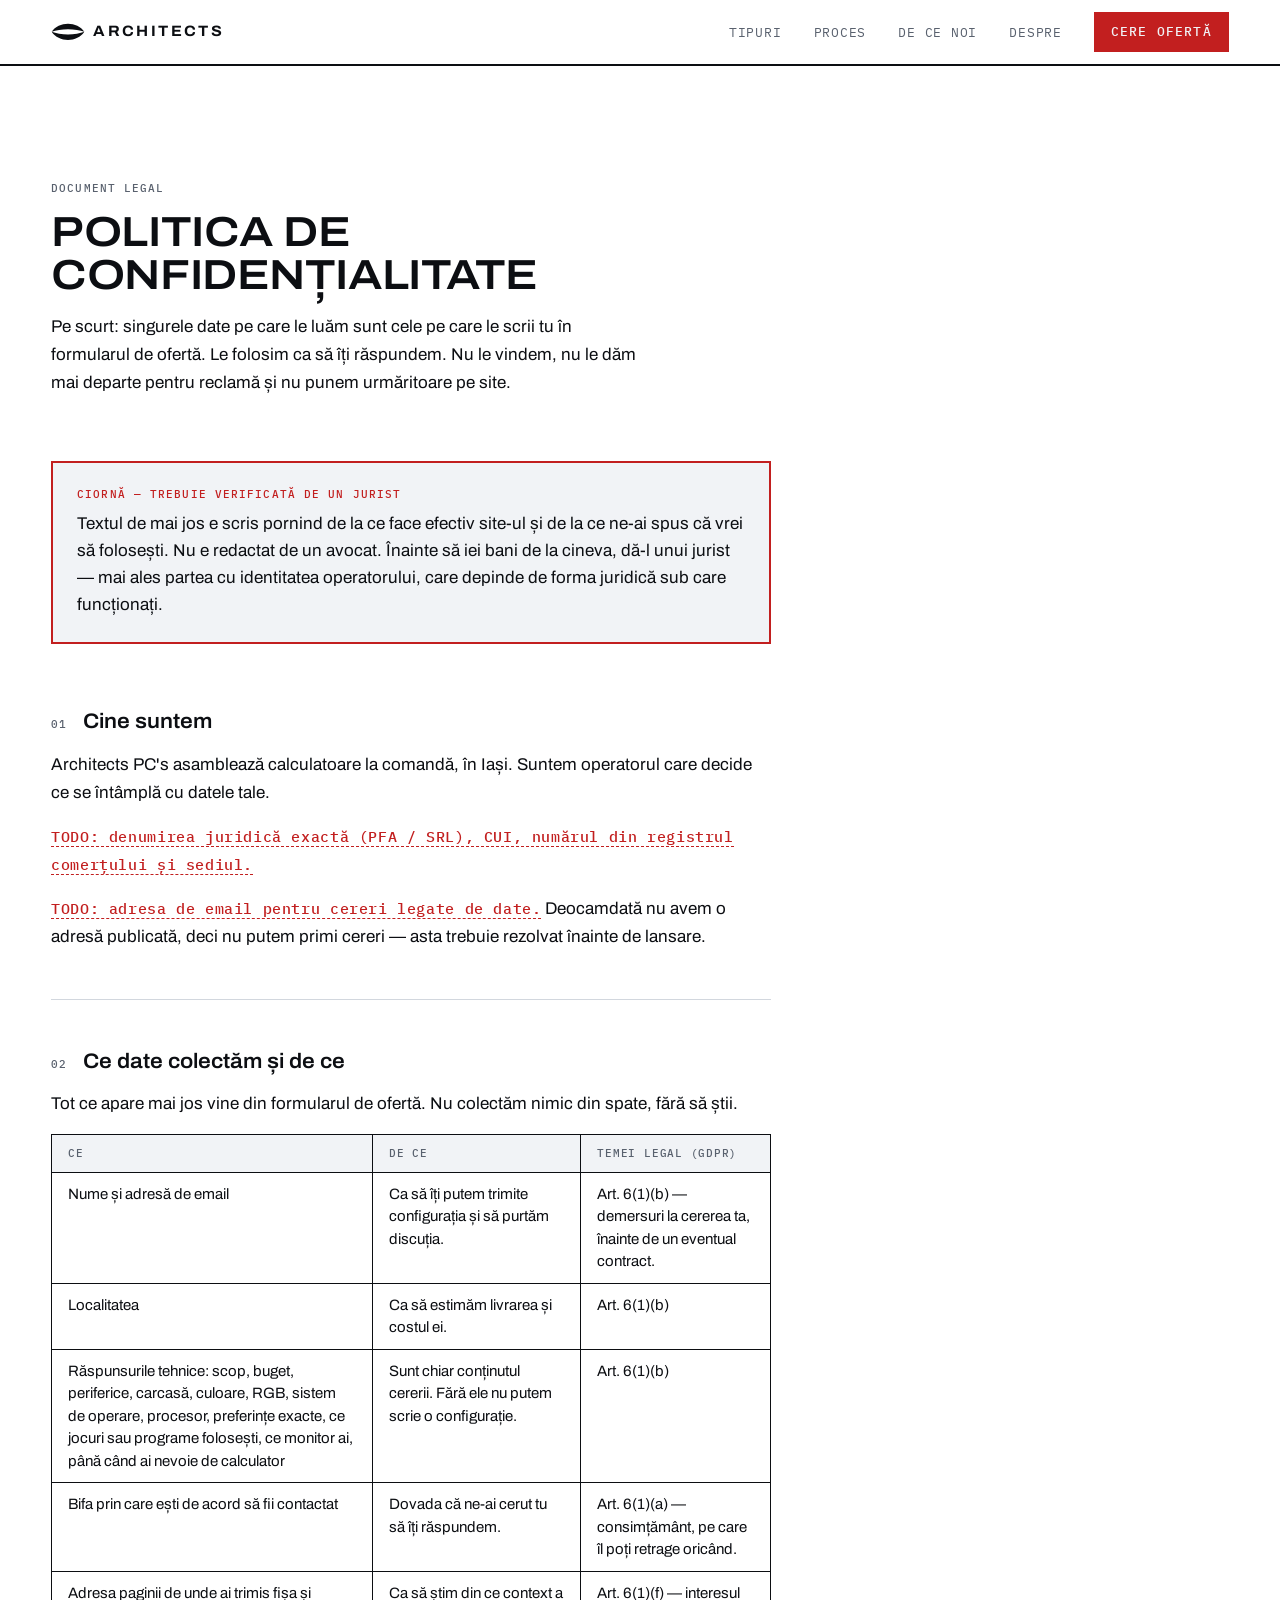
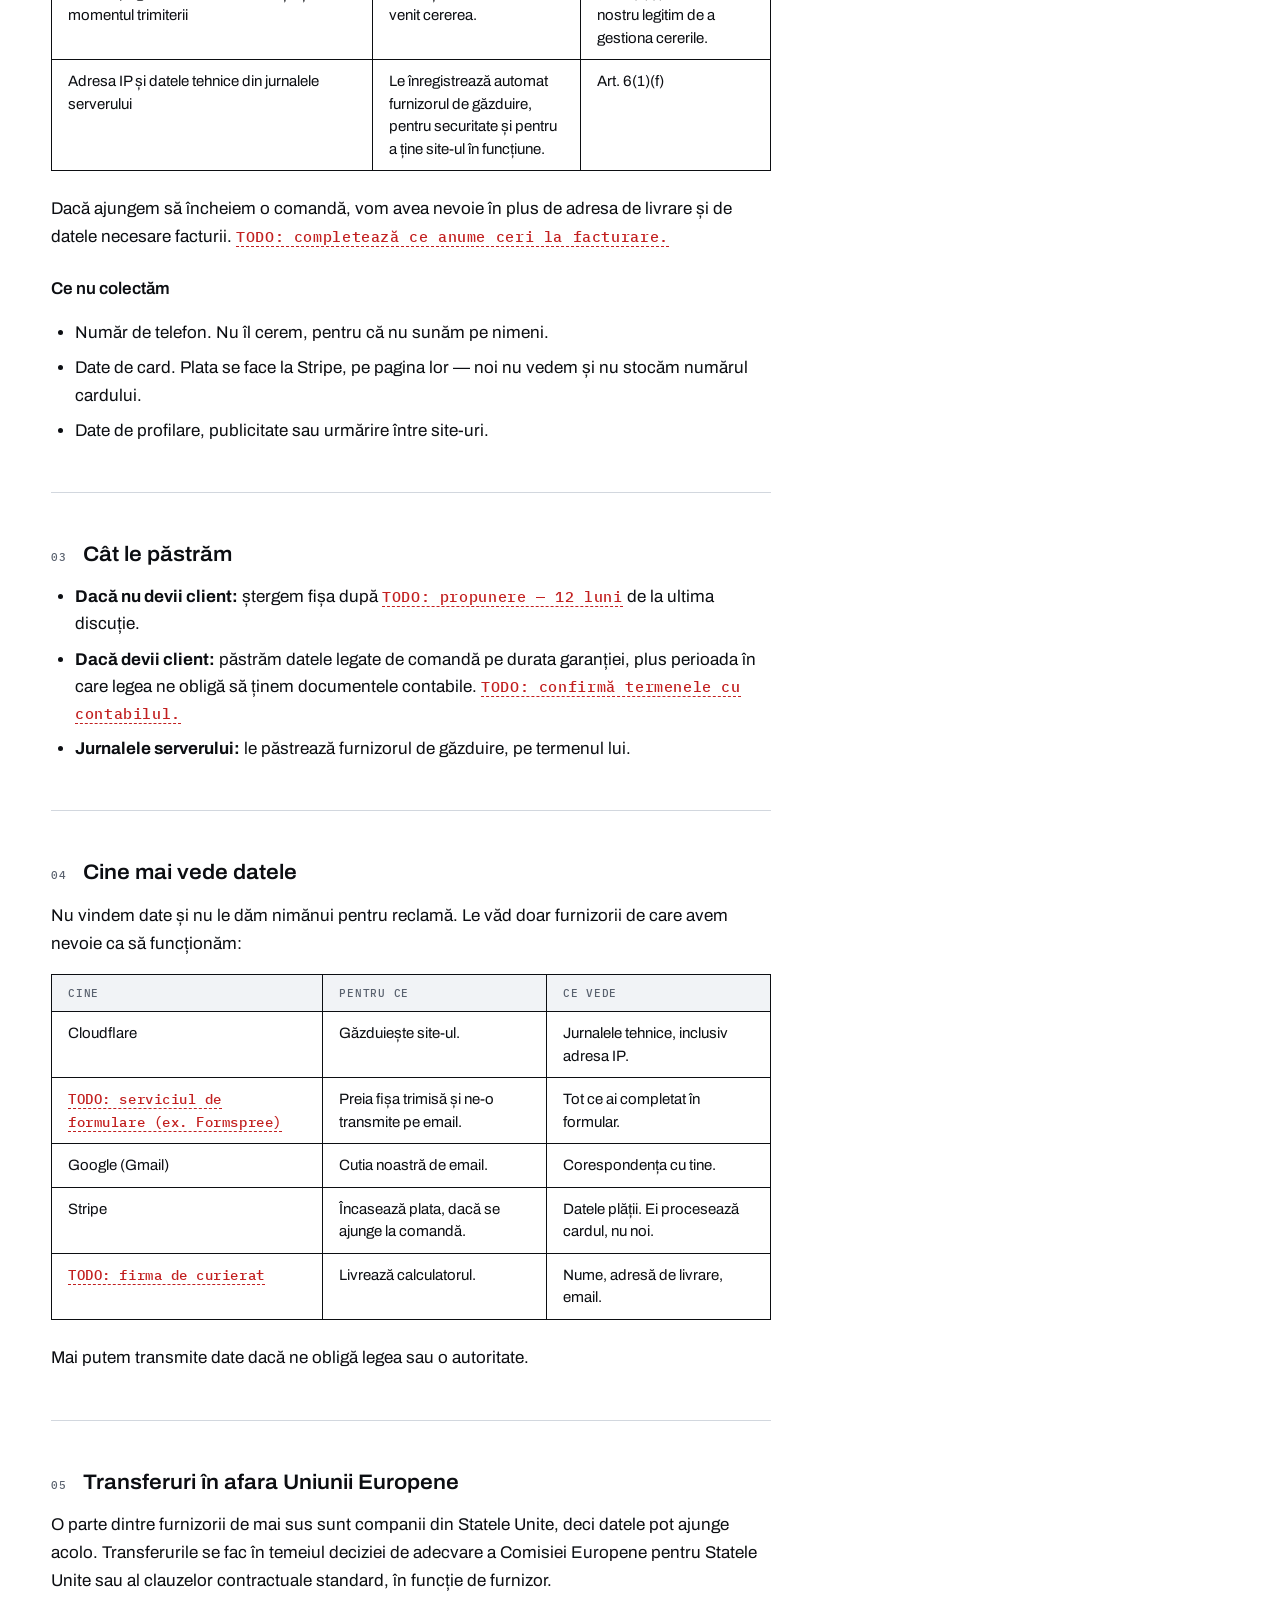
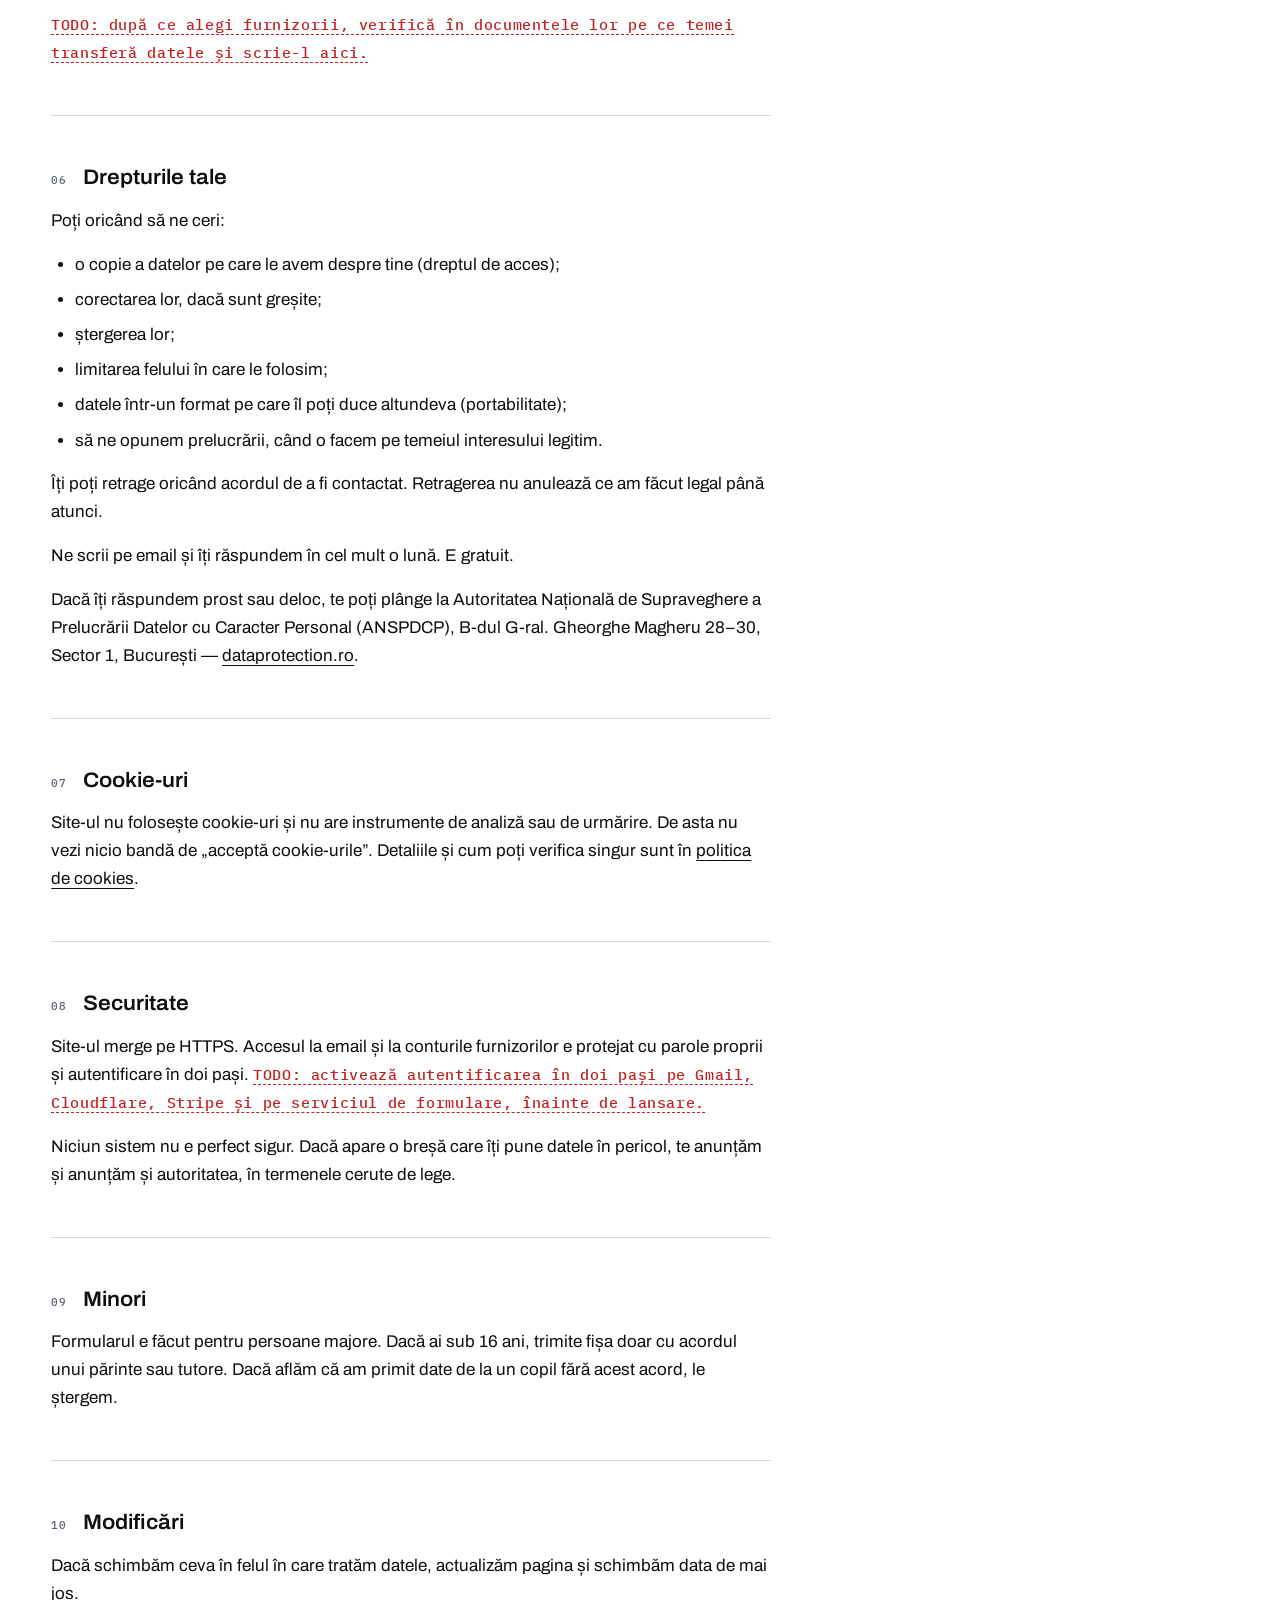
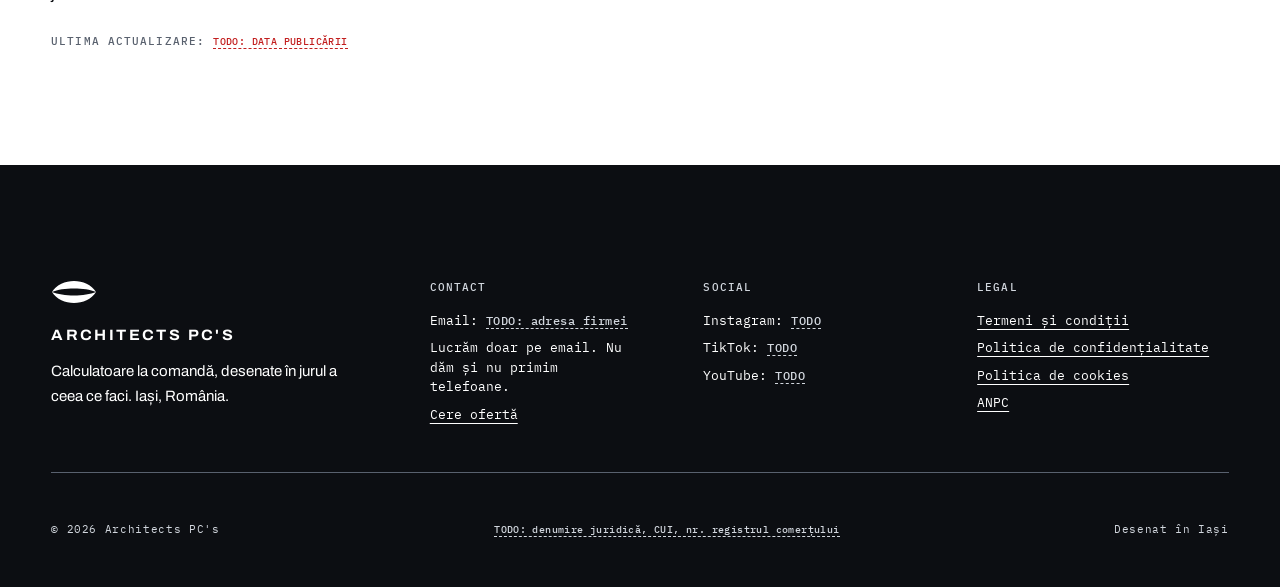
==== commit 26d1a226: "Paleta alb/negru, sigla-lentila si redenumire in Architects PC's - paleta trece de la crem la alb cu" ====
--- a/confidentialitate.html
+++ b/confidentialitate.html
@@ -4,7 +4,7 @@
 <meta charset="utf-8">
 <meta name="viewport" content="width=device-width, initial-scale=1">
 
-<title>Politica de confidențialitate | Architects PC Building</title>
+<title>Politica de confidențialitate | Architects PC's</title>
 <meta name="description" content="Ce date colectăm prin formularul de ofertă, de ce le colectăm, cât le păstrăm, cui le transmitem și ce drepturi ai asupra lor.">
 <!-- ============================================================
      ATENTIE: SCOATE ACESTE DOUA RANDURI LA LANSARE.
@@ -18,14 +18,14 @@
 
 <meta property="og:type" content="website">
 <meta property="og:locale" content="ro_RO">
-<meta property="og:site_name" content="Architects PC Building">
-<meta property="og:title" content="Politica de confidențialitate | Architects PC Building">
+<meta property="og:site_name" content="Architects PC's">
+<meta property="og:title" content="Politica de confidențialitate | Architects PC's">
 <meta property="og:description" content="Ce date colectăm, de ce, cât le păstrăm și ce drepturi ai asupra lor.">
 <meta property="og:url" content="https://architectspc.ro/confidentialitate.html">
 <meta property="og:image" content="https://architectspc.ro/assets/logo/og-image.png">
 <meta name="twitter:card" content="summary_large_image">
 
-<meta name="theme-color" content="#F5ECDB">
+<meta name="theme-color" content="#FFFFFF">
 
 <link rel="icon" href="favicon.svg" type="image/svg+xml">
 <link rel="apple-touch-icon" href="assets/logo/apple-touch-icon.png">
@@ -42,14 +42,11 @@
 
 <header class="header">
   <div class="header__inner">
-    <a class="brand" href="index.html" aria-label="Architects PC Building — acasă">
-      <svg class="brand__mark" viewBox="0 0 100 100" aria-hidden="true" focusable="false">
-        <g fill="none" stroke="currentColor" stroke-width="6" stroke-linejoin="miter" stroke-linecap="square">
-          <path d="M50 8 L96 38 L4 38 Z"/>
-          <path d="M4 48 H96"/>
-          <path d="M18 56 V80 M38 56 V80 M62 56 V80 M82 56 V80"/>
-          <path d="M8 88 H92"/>
-          <path d="M0 97 H100"/>
+    <a class="brand" href="index.html" aria-label="Architects PC's — acasă">
+      <svg class="brand__mark" viewBox="0 0 100 52" aria-hidden="true" focusable="false">
+        <g fill="currentColor">
+          <path d="M2 26C22 -6 78 -6 98 26C74 16 26 16 2 26Z"/>
+          <path d="M2 26C22 58 78 58 98 26C74 36 26 36 2 26Z"/>
         </g>
       </svg>
       <span class="brand__name">Architects</span>
@@ -100,7 +97,7 @@
       <section class="legal__art">
         <h2 class="legal__h"><span class="legal__no">01</span> <span>Cine suntem</span></h2>
         <p>
-          Architects PC Building asamblează calculatoare la comandă, în Iași.
+          Architects PC's asamblează calculatoare la comandă, în Iași.
           Suntem operatorul care decide ce se întâmplă cu datele tale.
         </p>
         <p>
@@ -336,16 +333,13 @@
   <div class="footer__inner">
     <div class="footer__grid">
       <div class="footer__col">
-        <svg class="footer__mark" viewBox="0 0 100 100" aria-hidden="true" focusable="false">
-          <g fill="none" stroke="currentColor" stroke-width="6" stroke-linejoin="miter" stroke-linecap="square">
-            <path d="M50 8 L96 38 L4 38 Z"/>
-            <path d="M4 48 H96"/>
-            <path d="M18 56 V80 M38 56 V80 M62 56 V80 M82 56 V80"/>
-            <path d="M8 88 H92"/>
-            <path d="M0 97 H100"/>
+        <svg class="footer__mark" viewBox="0 0 100 52" aria-hidden="true" focusable="false">
+          <g fill="currentColor">
+            <path d="M2 26C22 -6 78 -6 98 26C74 16 26 16 2 26Z"/>
+            <path d="M2 26C22 58 78 58 98 26C74 36 26 36 2 26Z"/>
           </g>
         </svg>
-        <p class="brand__name">Architects PC Building</p>
+        <p class="brand__name">Architects PC's</p>
         <p class="prose" style="font-size:var(--fs-15)">
           Calculatoare la comandă, desenate în jurul a ceea ce faci. Iași, România.
         </p>
@@ -381,7 +375,7 @@
     </div>
 
     <div class="footer__base">
-      <span>&copy; 2026 Architects PC Building</span>
+      <span>&copy; 2026 Architects PC's</span>
       <span><span class="todo">TODO: denumire juridică, CUI, nr. registrul comerțului</span></span>
       <span>Desenat în Iași</span>
     </div>
--- a/css/style.css
+++ b/css/style.css
@@ -32,14 +32,15 @@
 
 :root {
   /* --- Culori ------------------------------------------------------------
-     ink și cream sunt luate direct din siglă și sunt fixe.
-     Restul sunt derivate din ele — nu se introduce nicio nuanță străină.   */
-
-  --ink: #151f21;          /* linie de contur, text principal, fundal subsol */
-  --cream: #f5ecdb;        /* fundalul paginii — planșeta de desen          */
-  --sheet: #fcf8f0;        /* hârtia: carduri, foi, câmpuri de formular     */
-  --graphite: #5a6466;     /* text secundar, linii medii — 5.19:1 pe cream  */
-  --construction: #c9bfac; /* linii de construcție. NICIODATĂ text.         */
+     Paletă monocromă, ca sigla: alb, negru și un singur roșu.
+     Neutrele sunt înclinate imperceptibil spre albastru, ca să nu pară
+     un gri „din cutie” și ca să nu tragă spre bej lângă alb pur.          */
+
+  --ink: #0c0e12;          /* text principal, contururi, fundal subsol      */
+  --paper: #ffffff;        /* fundalul paginii — alb curat                  */
+  --panel: #f1f3f6;        /* suprafețe ridicate: foi, carduri, câmpuri     */
+  --graphite: #59616e;     /* text secundar — 6.0:1 pe alb                  */
+  --construction: #d2d7de; /* linii de construcție. NICIODATĂ text.         */
   --redline: #c21f1f;      /* accentul unic: creionul roșu de corectură     */
 
   /* Culoarea inelului de focus. Se rescrie pe fundal închis (vezi subsol). */
@@ -111,7 +112,7 @@
 
 body {
   margin: 0;
-  background: var(--cream);
+  background: var(--paper);
   color: var(--ink);
   font-family: var(--font-body);
   font-size: var(--fs-17);
@@ -168,7 +169,7 @@
   z-index: 100;
   padding: var(--s-2) var(--s-3);
   background: var(--ink);
-  color: var(--cream);
+  color: var(--paper);
   font-family: var(--font-mono);
   font-size: var(--fs-13);
   text-decoration: none;
@@ -343,7 +344,7 @@
 
 .btn--primary {
   background: var(--redline);
-  color: var(--sheet);
+  color: var(--panel);
   border-color: var(--redline);
 }
 
@@ -360,7 +361,7 @@
 
 .btn--ghost:hover {
   background: var(--ink);
-  color: var(--cream);
+  color: var(--paper);
 }
 
 .btn--small {
@@ -402,7 +403,7 @@
   position: sticky;
   top: 0;
   z-index: 50;
-  background: var(--cream);
+  background: var(--paper);
   border-bottom: var(--w-object) solid var(--ink);
 }
 
@@ -425,9 +426,10 @@
   color: var(--ink);
 }
 
+/* Sigla e o lentilă lată, nu un pătrat: se dimensionează pe lățime. */
 .brand__mark {
-  width: 26px;
-  height: 26px;
+  width: 34px;
+  height: auto;
   flex: none;
 }
 
@@ -508,7 +510,7 @@
     flex-direction: column;
     align-items: stretch;
     gap: 0;
-    background: var(--cream);
+    background: var(--paper);
     border-bottom: var(--w-object) solid var(--ink);
     padding: var(--s-3) var(--gutter) var(--s-5);
   }
@@ -594,7 +596,7 @@
    ========================================================================== */
 
 .tb {
-  background: var(--sheet);
+  background: var(--panel);
   border: var(--w-visible) solid var(--ink);
 }
 
@@ -677,7 +679,7 @@
 }
 
 .sheet {
-  background: var(--sheet);
+  background: var(--panel);
   border: var(--w-object) solid var(--ink);
 }
 
@@ -1004,7 +1006,7 @@
   position: relative;
   aspect-ratio: 3 / 2;
   border: var(--w-visible) solid var(--ink);
-  background: var(--sheet);
+  background: var(--panel);
 }
 
 .slot__x {
@@ -1019,7 +1021,7 @@
   left: var(--s-3);
   bottom: var(--s-3);
   padding: 3px 7px;
-  background: var(--sheet);
+  background: var(--panel);
   border: var(--w-visible) solid var(--redline);
   color: var(--redline);
   font-family: var(--font-mono);
@@ -1056,7 +1058,7 @@
 }
 
 .pick:hover {
-  background: var(--sheet);
+  background: var(--panel);
   padding-inline: var(--s-3);
 }
 
@@ -1094,9 +1096,9 @@
 .footer {
   /* Pe fundal închis, roșul de corectură nu are contrast suficient —
      inelul de focus devine crem. */
-  --focus: var(--cream);
+  --focus: var(--paper);
   background: var(--ink);
-  color: var(--cream);
+  color: var(--paper);
 }
 
 .footer__inner {
@@ -1134,7 +1136,7 @@
 }
 
 .footer__link {
-  color: var(--cream);
+  color: var(--paper);
   text-decoration: underline;
   text-decoration-thickness: var(--w-visible);
   text-underline-offset: 4px;
@@ -1163,8 +1165,8 @@
 }
 
 .footer__mark {
-  width: 34px;
-  height: 34px;
+  width: 46px;
+  height: auto;
   margin-bottom: var(--s-2);
 }
 
@@ -1275,7 +1277,7 @@
 .select {
   width: 100%;
   padding: 12px var(--s-3);
-  background: var(--sheet);
+  background: var(--panel);
   border: var(--w-visible) solid var(--ink);
   border-radius: 0;
   font-family: var(--font-mono);
@@ -1342,7 +1344,7 @@
 }
 
 .option:hover {
-  background: var(--sheet);
+  background: var(--panel);
 }
 
 .option__input {
@@ -1351,7 +1353,7 @@
   height: 16px;
   margin: 4px 0 0;
   border: var(--w-visible) solid var(--ink);
-  background: var(--sheet);
+  background: var(--panel);
   flex: none;
   cursor: pointer;
 }
@@ -1370,7 +1372,7 @@
 input.option__input[type='checkbox']:checked {
   border-width: var(--w-visible);
   background: var(--redline);
-  box-shadow: inset 0 0 0 3px var(--sheet);
+  box-shadow: inset 0 0 0 3px var(--panel);
 }
 
 .option__text {
@@ -1405,7 +1407,7 @@
 .form-summary {
   padding: var(--s-4);
   border: var(--w-object) solid var(--redline);
-  background: var(--sheet);
+  background: var(--panel);
   margin-bottom: var(--s-5);
 }
 
@@ -1428,14 +1430,14 @@
   font-family: var(--font-mono);
   font-size: 0.92em;
   padding: 1px 5px;
-  background: var(--cream);
+  background: var(--paper);
   border: var(--w-visible) solid var(--construction);
 }
 
 .form-done {
   padding: var(--s-6) var(--s-5);
   border: var(--w-object) solid var(--ink);
-  background: var(--sheet);
+  background: var(--panel);
   display: grid;
   gap: var(--s-3);
 }
@@ -1511,7 +1513,7 @@
   margin-bottom: var(--s-7);
   padding: var(--s-4);
   border: var(--w-object) solid var(--redline);
-  background: var(--sheet);
+  background: var(--panel);
 }
 
 .legal__art {
@@ -1595,7 +1597,7 @@
 }
 
 .legal__table th {
-  background: var(--sheet);
+  background: var(--panel);
   font-family: var(--font-mono);
   font-size: var(--fs-11);
   font-weight: 500;
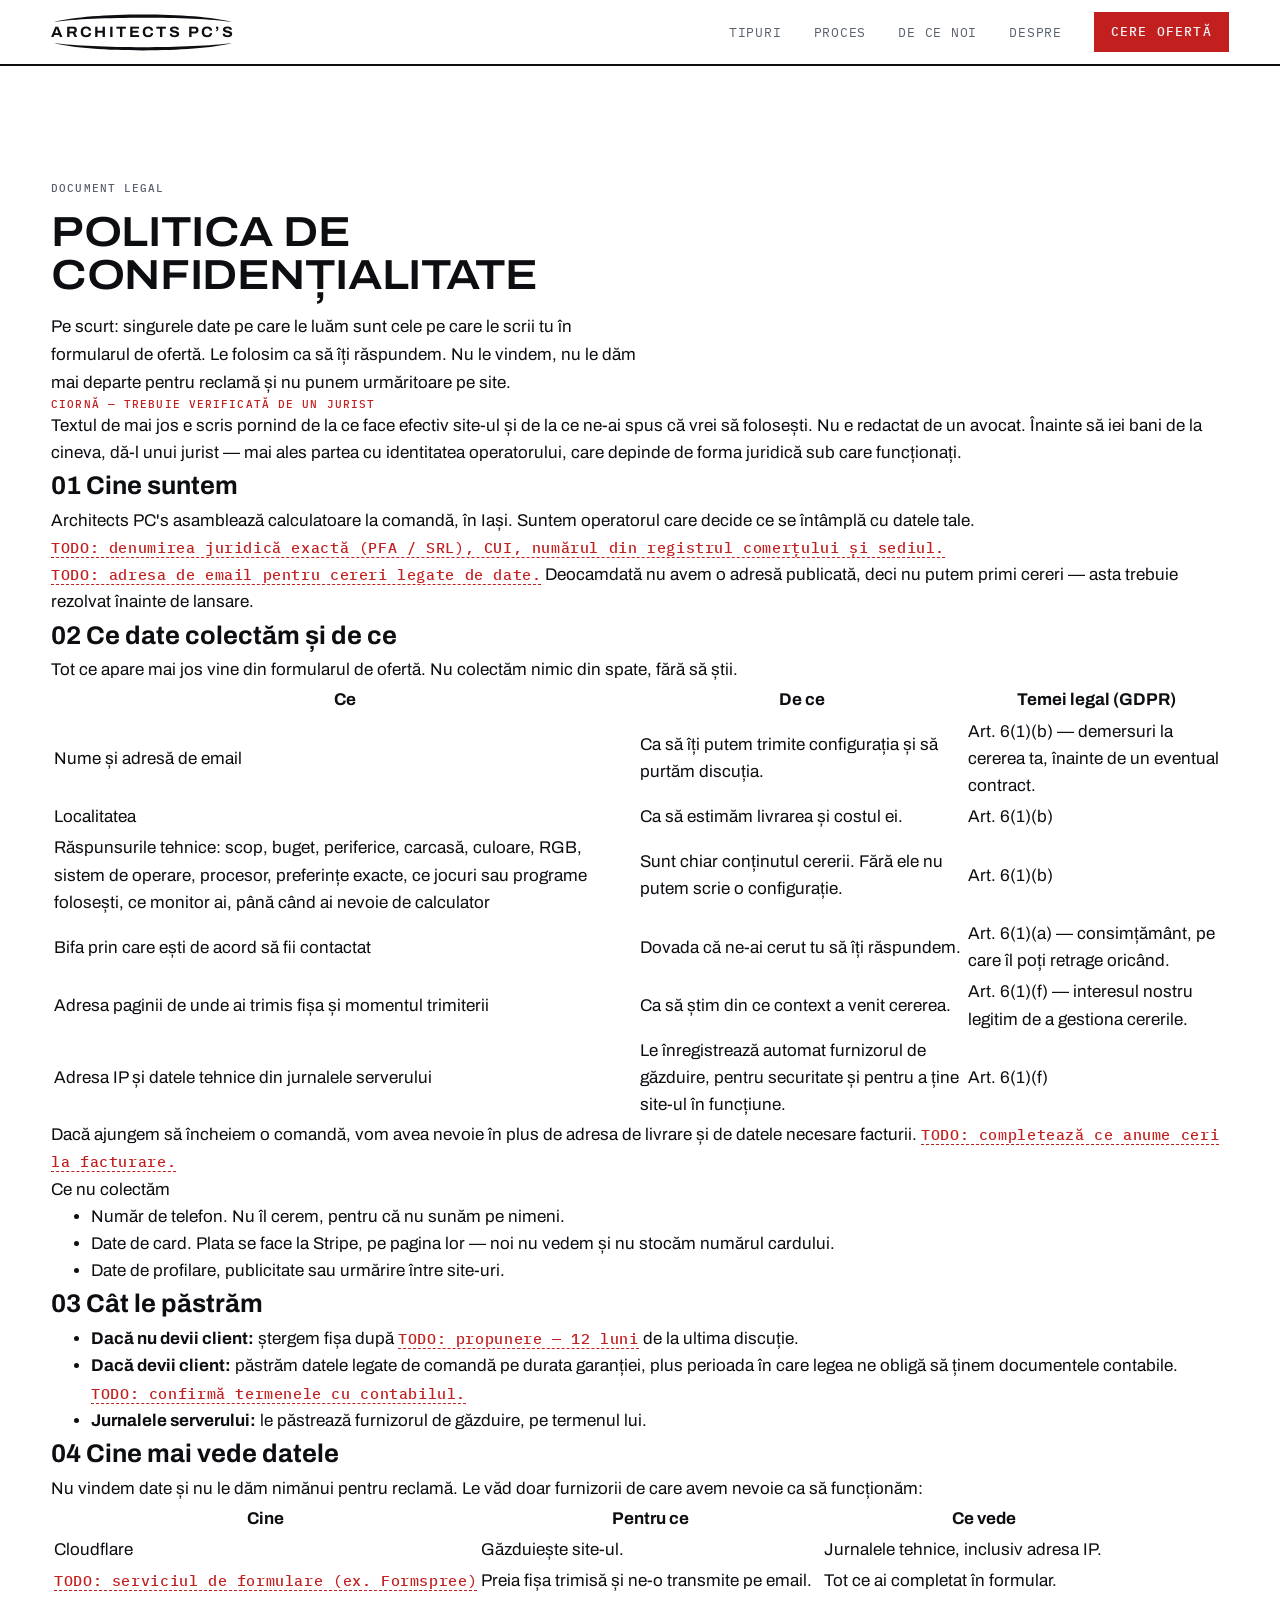
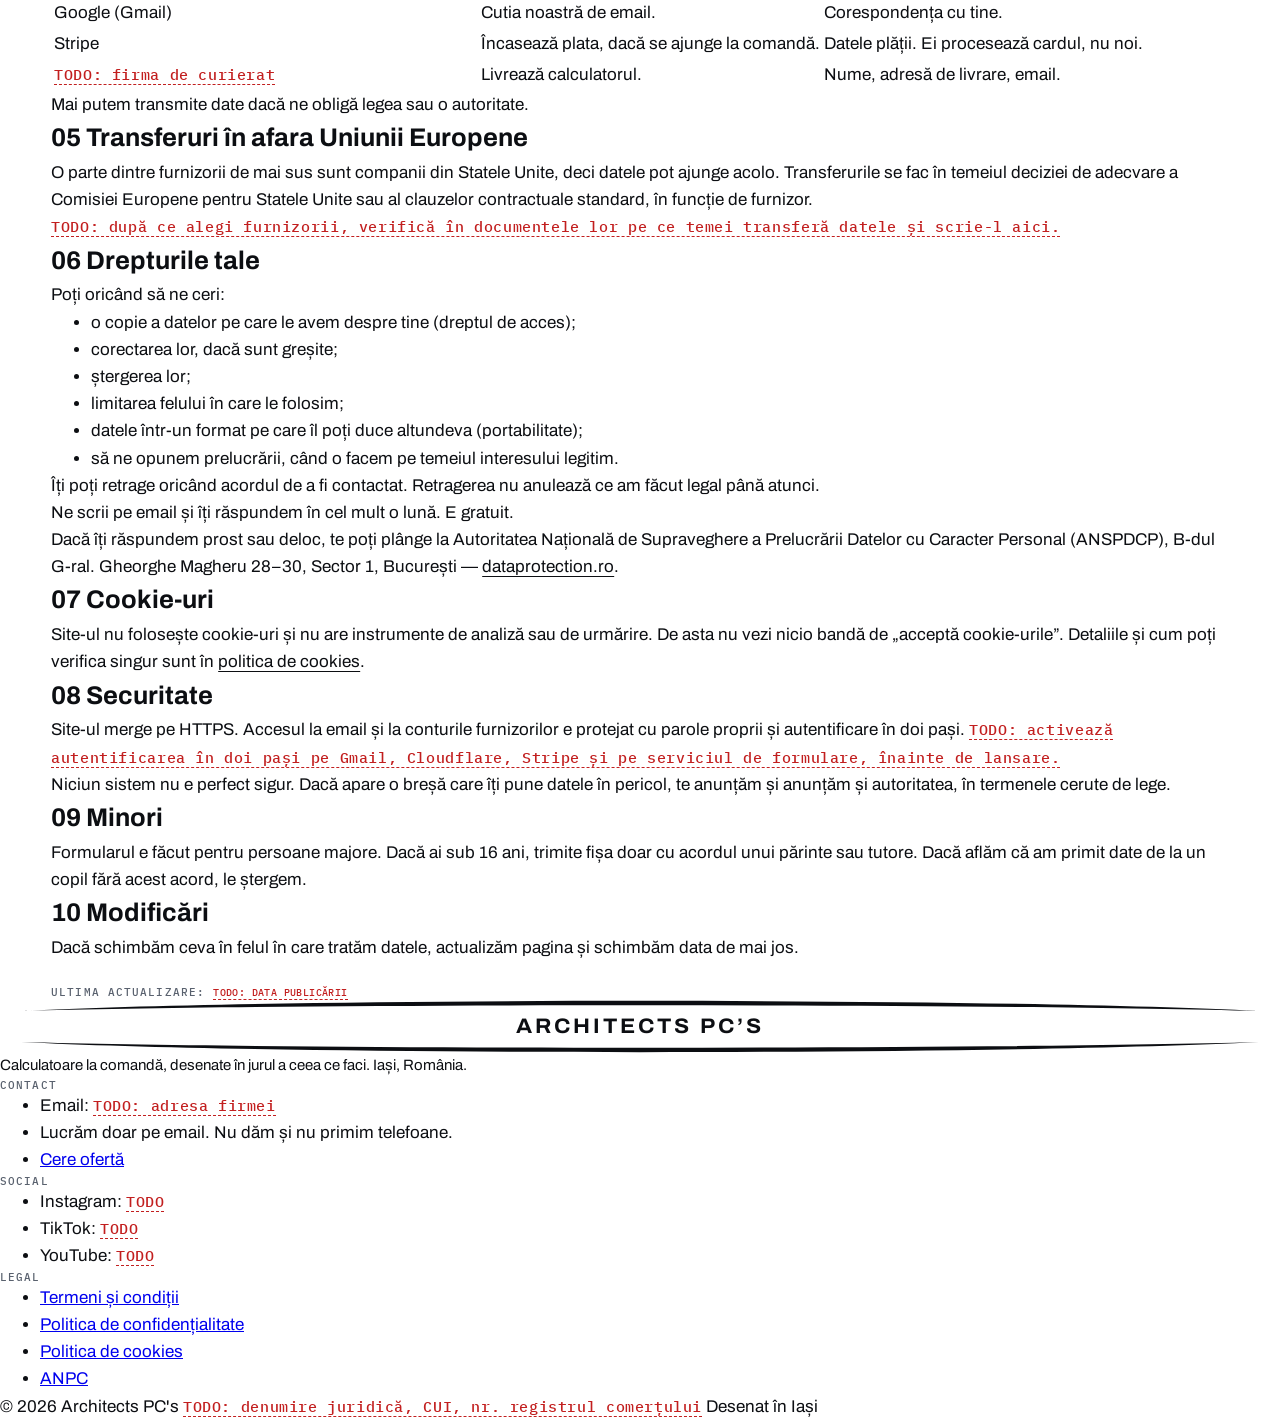
==== commit d256eb57: "Sigla ca lockup, mai multe scopuri in formular, fara lista de la final - sigla e acum lockup-ul real" ====
--- a/confidentialitate.html
+++ b/confidentialitate.html
@@ -42,14 +42,12 @@
 
 <header class="header">
   <div class="header__inner">
-    <a class="brand" href="index.html" aria-label="Architects PC's — acasă">
-      <svg class="brand__mark" viewBox="0 0 100 52" aria-hidden="true" focusable="false">
-        <g fill="currentColor">
-          <path d="M2 26C22 -6 78 -6 98 26C74 16 26 16 2 26Z"/>
-          <path d="M2 26C22 58 78 58 98 26C74 36 26 36 2 26Z"/>
-        </g>
-      </svg>
-      <span class="brand__name">Architects</span>
+    <a class="brand" href="index.html" aria-label="Architects PC's &#8212; acas&#259;">
+      <span class="brand__lockup">
+        <svg class="brand__arc" viewBox="0 0 120 13" preserveAspectRatio="none" aria-hidden="true" focusable="false"><path d="M2 13C26 -3 94 -3 118 13C92 4 28 4 2 13Z"/></svg>
+        <span class="brand__name">Architects PC&rsquo;s</span>
+        <svg class="brand__arc" viewBox="0 0 120 13" preserveAspectRatio="none" aria-hidden="true" focusable="false"><path d="M2 0C26 16 94 16 118 0C92 9 28 9 2 0Z"/></svg>
+      </span>
     </a>
 
     <button class="nav__toggle" type="button" id="navToggle" aria-expanded="false" aria-controls="nav">
@@ -333,13 +331,11 @@
   <div class="footer__inner">
     <div class="footer__grid">
       <div class="footer__col">
-        <svg class="footer__mark" viewBox="0 0 100 52" aria-hidden="true" focusable="false">
-          <g fill="currentColor">
-            <path d="M2 26C22 -6 78 -6 98 26C74 16 26 16 2 26Z"/>
-            <path d="M2 26C22 58 78 58 98 26C74 36 26 36 2 26Z"/>
-          </g>
-        </svg>
-        <p class="brand__name">Architects PC's</p>
+        <span class="brand__lockup brand__lockup--lg">
+          <svg class="brand__arc" viewBox="0 0 120 13" preserveAspectRatio="none" aria-hidden="true" focusable="false"><path d="M2 13C26 -3 94 -3 118 13C92 4 28 4 2 13Z"/></svg>
+          <span class="brand__name">Architects PC&rsquo;s</span>
+          <svg class="brand__arc" viewBox="0 0 120 13" preserveAspectRatio="none" aria-hidden="true" focusable="false"><path d="M2 0C26 16 94 16 118 0C92 9 28 9 2 0Z"/></svg>
+        </span>
         <p class="prose" style="font-size:var(--fs-15)">
           Calculatoare la comandă, desenate în jurul a ceea ce faci. Iași, România.
         </p>
--- a/css/style.css
+++ b/css/style.css
@@ -426,11 +426,23 @@
   color: var(--ink);
 }
 
-/* Sigla e o lentilă lată, nu un pătrat: se dimensionează pe lățime. */
-.brand__mark {
-  width: 34px;
-  height: auto;
-  flex: none;
+/* Sigla, construită ca în original: o semilună deasupra cuvântului, alta
+   dedesubt. Arcele se întind exact cât e de lat cuvântul, deci lockup-ul
+   rămâne corect la orice mărime de text. Culoarea vine din currentColor —
+   negru pe alb în antet, alb pe negru în subsol, dintr-o singură definiție. */
+.brand__lockup {
+  display: grid;
+  justify-items: stretch;
+  gap: 3px;
+}
+
+/* Înălțime fixă + preserveAspectRatio="none" în SVG: arcul se lățește după
+   cuvânt fără să se și înalțe, altfel lockup-ul umflă antetul. */
+.brand__arc {
+  display: block;
+  width: 100%;
+  height: 8px;
+  fill: currentColor;
 }
 
 .brand__name {
@@ -441,6 +453,22 @@
   letter-spacing: 0.16em;
   text-transform: uppercase;
   line-height: 1;
+  text-align: center;
+  white-space: nowrap;
+}
+
+.brand__lockup--lg {
+  gap: 5px;
+  justify-self: start;
+}
+
+.brand__lockup--lg .brand__arc {
+  height: 11px;
+}
+
+.brand__lockup--lg .brand__name {
+  font-size: var(--fs-21);
+  letter-spacing: 0.14em;
 }
 
 .nav {
@@ -1034,62 +1062,8 @@
    14  CHEMARE LA ACȚIUNE
    ========================================================================== */
 
-.commission {
-  display: grid;
-  gap: var(--s-6);
-}
-
-.picks {
-  display: grid;
-  border-top: var(--w-visible) solid var(--ink);
-}
-
-.pick {
-  display: flex;
-  align-items: baseline;
-  justify-content: space-between;
-  gap: var(--s-4);
-  padding-block: var(--s-4);
-  border-bottom: var(--w-visible) solid var(--ink);
-  text-decoration: none;
-  color: var(--ink);
-  transition: background-color var(--dur) var(--ease),
-    padding-inline var(--dur) var(--ease);
-}
-
-.pick:hover {
-  background: var(--panel);
-  padding-inline: var(--s-3);
-}
-
-.pick__name {
-  font-family: var(--font-body);
-  font-weight: 600;
-  font-stretch: var(--wdth-sub);
-  font-size: var(--fs-21);
-}
-
-.pick__go {
-  font-family: var(--font-mono);
-  font-size: var(--fs-13);
-  letter-spacing: 0.08em;
-  text-transform: uppercase;
-  color: var(--graphite);
-}
-
-.pick:hover .pick__go {
-  color: var(--redline);
-}
-
-@media (min-width: 900px) {
-  .commission {
-    grid-template-columns: minmax(0, 34ch) 1fr;
-    gap: var(--s-8);
-    align-items: start;
-  }
-}
-
-/* ==========================================================================
+.pick:hover @media (min-width: 900px) {
+  /* ==========================================================================
    15  SUBSOL
    ========================================================================== */
 
@@ -1162,12 +1136,6 @@
   font-size: var(--fs-11);
   letter-spacing: 0.06em;
   color: var(--construction);
-}
-
-.footer__mark {
-  width: 46px;
-  height: auto;
-  margin-bottom: var(--s-2);
 }
 
 @media (min-width: 640px) {
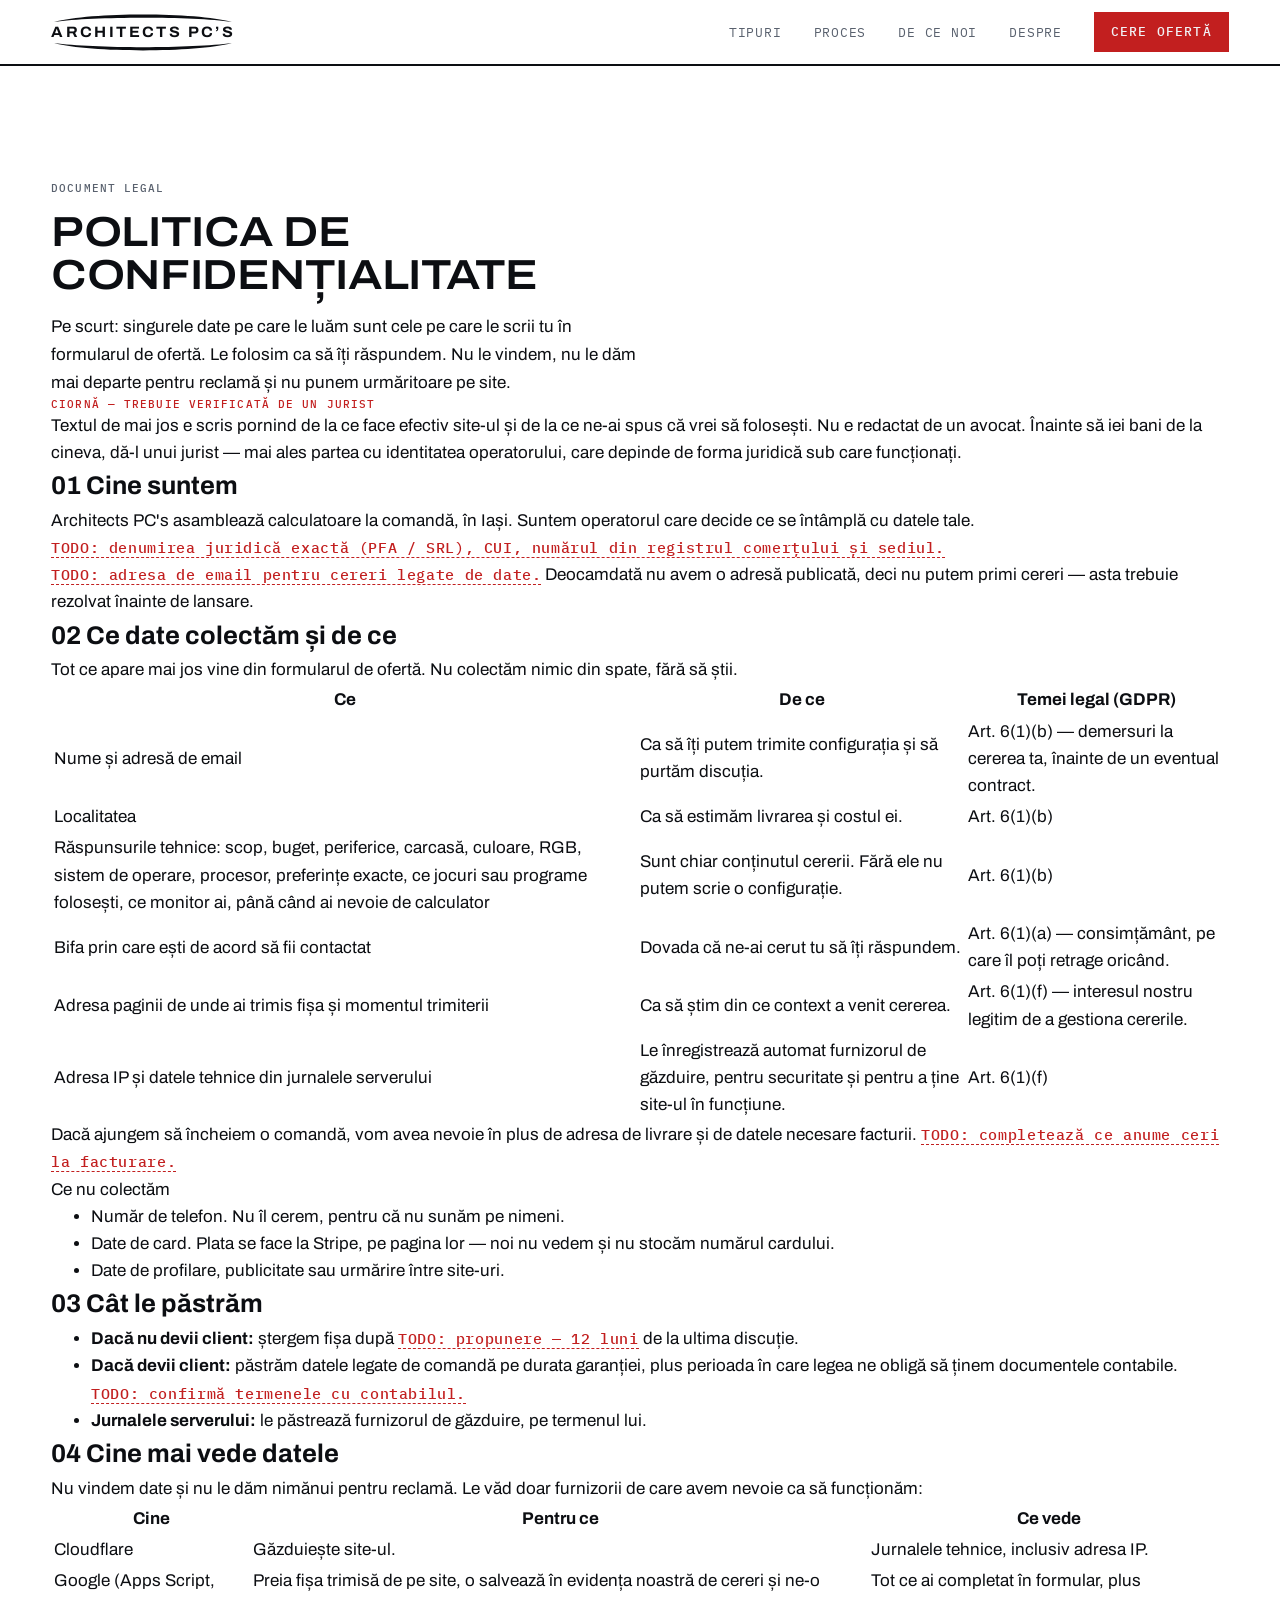
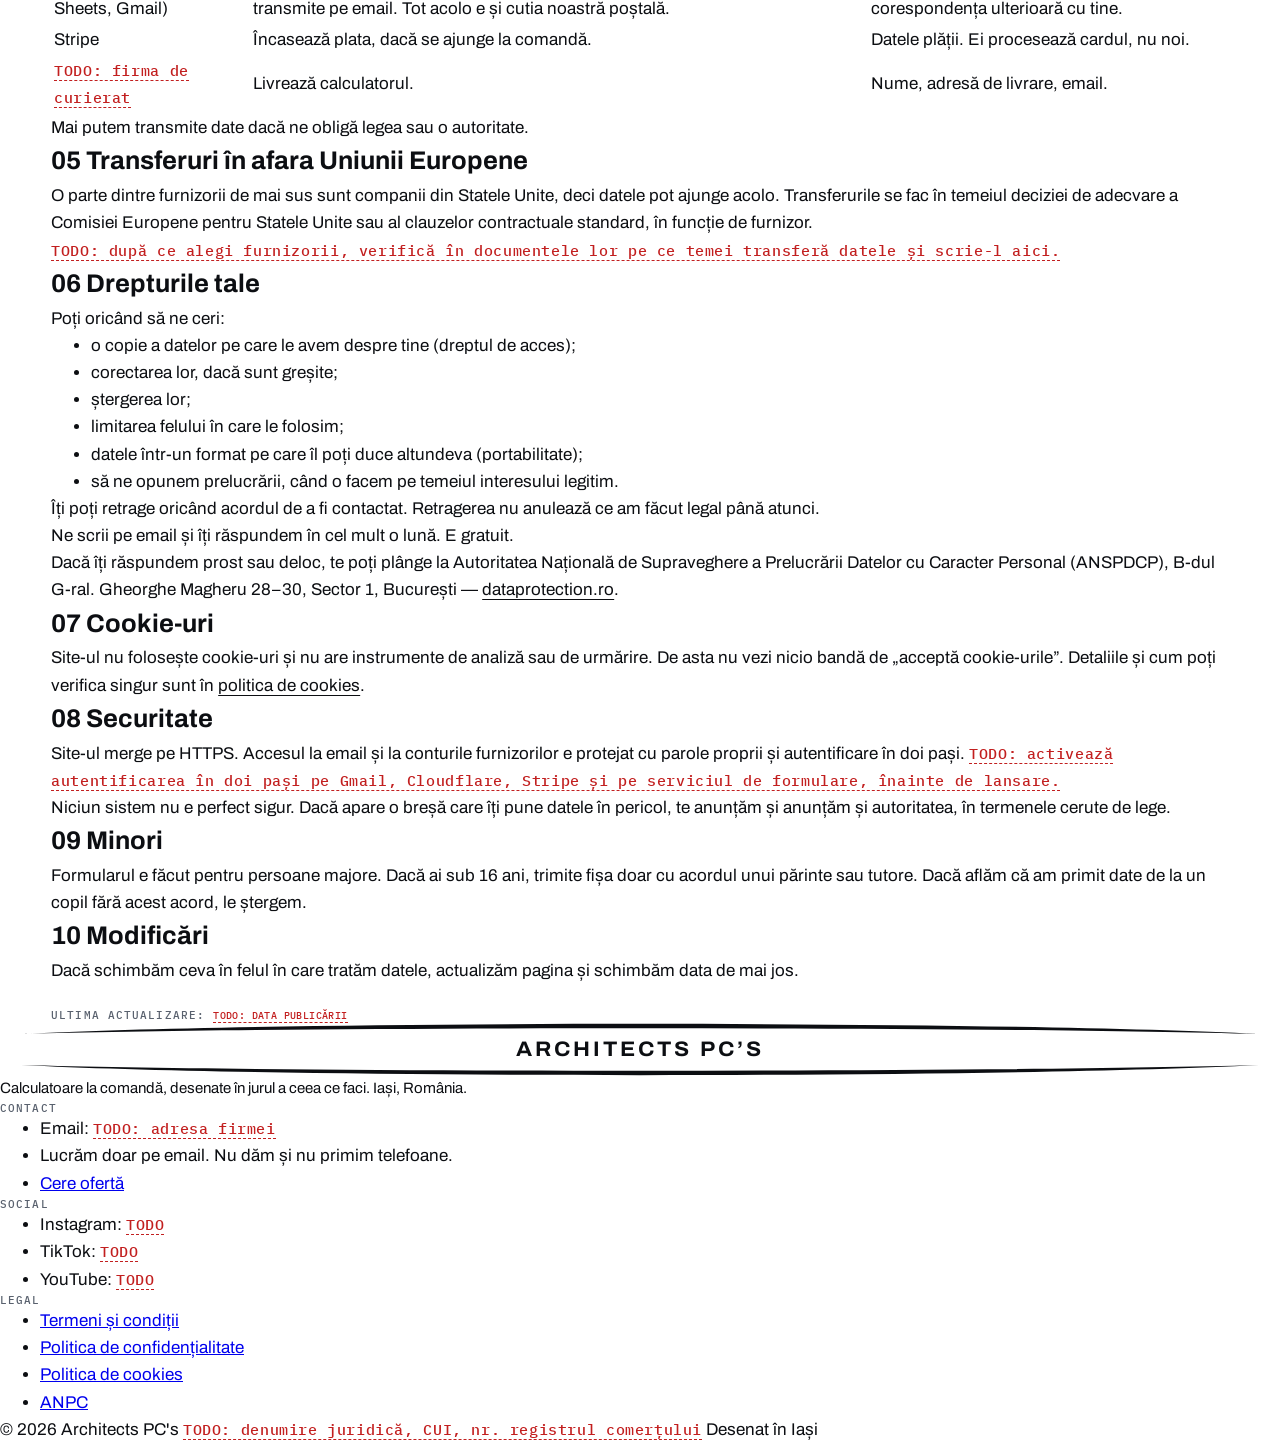
==== commit 32e5c8ae: "Formular conectat prin Google Apps Script - apps-script/Cod.gs: primeste fisa, scrie un rand in Goog" ====
--- a/confidentialitate.html
+++ b/confidentialitate.html
@@ -210,14 +210,9 @@
                 <td>Jurnalele tehnice, inclusiv adresa IP.</td>
               </tr>
               <tr>
-                <td><span class="todo">TODO: serviciul de formulare (ex. Formspree)</span></td>
-                <td>Preia fișa trimisă și ne-o transmite pe email.</td>
-                <td>Tot ce ai completat în formular.</td>
-              </tr>
-              <tr>
-                <td>Google (Gmail)</td>
-                <td>Cutia noastră de email.</td>
-                <td>Corespondența cu tine.</td>
+                <td>Google (Apps Script, Sheets, Gmail)</td>
+                <td>Preia fișa trimisă de pe site, o salvează în evidența noastră de cereri și ne-o transmite pe email. Tot acolo e și cutia noastră poștală.</td>
+                <td>Tot ce ai completat în formular, plus corespondența ulterioară cu tine.</td>
               </tr>
               <tr>
                 <td>Stripe</td>
